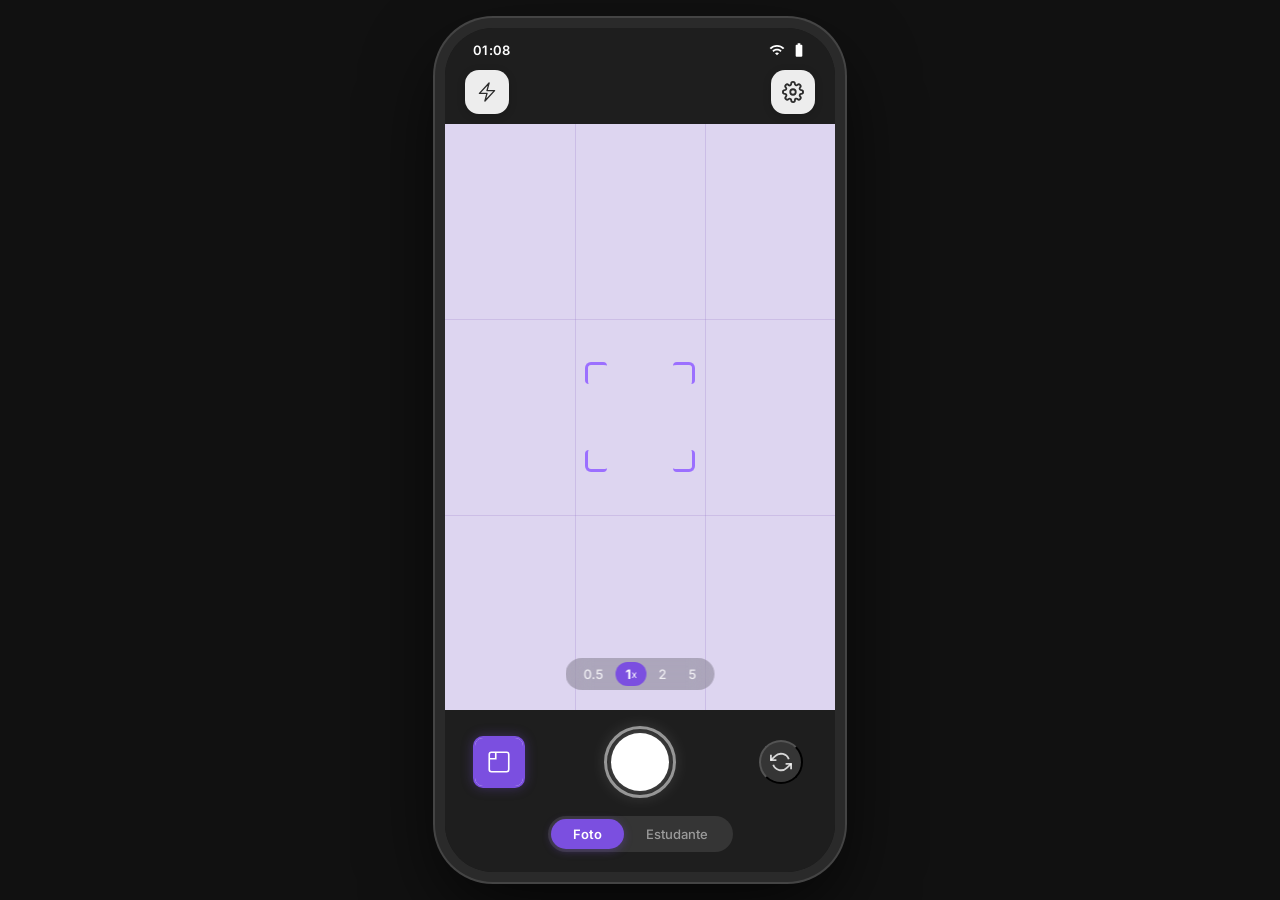
==== index.html @ 5c09ca00 "feat(ui): Add student mode animation with in-visor card transition" ====
<!DOCTYPE html>
<html lang="pt-BR">

<head>
  <meta charset="UTF-8" />
  <meta name="viewport"
    content="width=device-width, initial-scale=1.0, maximum-scale=1.0, user-scalable=no, viewport-fit=cover" />
  <title>Protótipo - Câmera Jovi</title>
  <link rel="stylesheet" href="style.css" />
</head>

<body>
  <main class="container-celular">
    <div class="tela-celular">

      <header class="barra-status">
        <time class="hora-status" id="hora-status"></time>
        <div class="icones-status">
          <svg class="icone-status" viewBox="0 0 24 24" fill="currentColor">
            <path
              d="M1 9l2 2c4.97-4.97 13.03-4.97 18 0l2-2C16.93 2.93 7.08 2.93 1 9zm8 8l3 3 3-3c-1.65-1.66-4.34-1.66-6 0zm-4-4l2 2c2.76-2.76 7.24-2.76 10 0l2-2C15.14 9.14 8.87 9.14 5 13z" />
          </svg>
          <svg class="icone-status bateria" viewBox="0 0 24 24" fill="currentColor">
            <path
              d="M15.67 4H14V2h-4v2H8.33C7.6 4 7 4.6 7 5.33v15.33C7 21.4 7.6 22 8.33 22h7.33c.74 0 1.34-.6 1.34-1.33V5.33C17 4.6 16.4 4 15.67 4z" />
          </svg>
        </div>
      </header>

      <nav class="barra-topo">
        <button class="btn-icone" id="btn-lanterna">
          <svg id="icone-lanterna-ligada" xmlns="http://www.w3.org/2000/svg" fill="none" viewBox="0 0 24 24"
            stroke-width="1.5" stroke="currentColor">
            <path stroke-linecap="round" stroke-linejoin="round"
              d="m3.75 13.5 10.5-11.25L12 10.5h8.25L9.75 21.75 12 13.5H3.75Z" />
          </svg>
          <svg id="icone-lanterna-desligada" xmlns="http://www.w3.org/2000/svg" fill="none" viewBox="0 0 24 24"
            stroke-width="1.5" stroke="currentColor" style="display:none">
            <path stroke-linecap="round" stroke-linejoin="round"
              d="M11.412 15.655 9.75 21.75l3.745-4.012M9.257 13.5H3.75l2.659-2.849m2.048-2.194L14.25 2.25 12 10.5h8.25l-4.707 5.043M8.457 8.457 3 3m5.457 5.457 7.086 7.086m0 0L21 21" />
          </svg>
        </button>

        <button class="btn-icone" id="btn-configuracoes">
          <svg viewBox="0 0 24 24" fill="none" stroke="currentColor" stroke-width="2">
            <circle cx="12" cy="12" r="3" />
            <path
              d="M19.4 15a1.65 1.65 0 0 0 .33 1.82l.06.06a2 2 0 0 1-2.83 2.83l-.06-.06a1.65 1.65 0 0 0-1.82-.33 1.65 1.65 0 0 0-1 1.51V21a2 2 0 0 1-4 0v-.09A1.65 1.65 0 0 0 9 19.4a1.65 1.65 0 0 0-1.82.33l-.06.06a2 2 0 0 1-2.83-2.83l.06-.06A1.65 1.65 0 0 0 4.68 15a1.65 1.65 0 0 0-1.51-1H3a2 2 0 0 1 0-4h.09A1.65 1.65 0 0 0 4.6 9a1.65 1.65 0 0 0-.33-1.82l-.06-.06a2 2 0 0 1 2.83-2.83l.06.06A1.65 1.65 0 0 0 9 4.68a1.65 1.65 0 0 0 1-1.51V3a2 2 0 0 1 4 0v.09a1.65 1.65 0 0 0 1 1.51 1.65 1.65 0 0 0 1.82-.33l.06-.06a2 2 0 0 1 2.83 2.83l-.06.06A1.65 1.65 0 0 0 19.4 9a1.65 1.65 0 0 0 1.51 1H21a2 2 0 0 1 0 4h-.09a1.65 1.65 0 0 0-1.51 1z" />
          </svg>
        </button>

        <div class="menu-configuracoes" id="menu-configuracoes">
          <div class="linha-config">
            <span class="rotulo-config">RESOLUÇÃO</span>
            <div class="opcoes-config">
              <button class="opcao-config active" data-group="res" data-val="HD">HD</button>
              <button class="opcao-config" data-group="res" data-val="4K">4K</button>
            </div>
          </div>

          <div class="divisor-config"></div>

          <div class="linha-config">
            <span class="rotulo-config">FPS</span>
            <div class="opcoes-config">
              <button class="opcao-config active" data-group="fps" data-val="24">24</button>
              <button class="opcao-config" data-group="fps" data-val="30">30</button>
              <button class="opcao-config" data-group="fps" data-val="60">60</button>
            </div>
          </div>
        </div>
      </nav>

      <section class="visor-camera" id="visor-camera">
        <div class="sobreposicao-grade">
          <div class="linha-grade grade-v" style="left:33.33%"></div>
          <div class="linha-grade grade-v" style="left:66.66%"></div>
          <div class="linha-grade grade-h" style="top:33.33%"></div>
          <div class="linha-grade grade-h" style="top:66.66%"></div>
        </div>

        <div class="quadro-detecao" id="quadro-detecao">
          <div class="canto canto-se"></div>
          <div class="canto canto-sd"></div>
          <div class="canto canto-ie"></div>
          <div class="canto canto-id"></div>
        </div>

        <div class="seletor-zoom" id="seletor-zoom">
          <button class="btn-zoom" data-zoom="0.5">0.5</button>
          <button class="btn-zoom zoom-ativo" data-zoom="1">1<span class="zoom-x">x</span></button>
          <button class="btn-zoom" data-zoom="2">2</button>
          <button class="btn-zoom" data-zoom="5">5</button>
        </div>

        <!-- Badge modo estudante (aparece dentro do visor, no topo) -->
        <div class="estudante-badge-visor" id="estudante-badge-visor">● Modo estudante</div>

        <!-- Cards do modo estudante (no lugar do seletor de zoom) -->
        <div class="estudante-cards" id="estudante-cards">
          <button class="card-estudante" data-acao="scan">
            <svg viewBox="0 0 24 24" fill="none" stroke="currentColor" stroke-width="1.8">
              <path d="M3 7V5a2 2 0 0 1 2-2h2M17 3h2a2 2 0 0 1 2 2v2M21 17v2a2 2 0 0 1-2 2h-2M7 21H5a2 2 0 0 1-2-2v-2"/>
              <rect x="7" y="7" width="10" height="10" rx="1"/>
            </svg>
            <span>Scan</span>
          </button>
          <button class="card-estudante" data-acao="flashcard">
            <svg viewBox="0 0 24 24" fill="none" stroke="currentColor" stroke-width="1.8">
              <path stroke-linecap="round" stroke-linejoin="round" d="m3.75 13.5 10.5-11.25L12 10.5h8.25L9.75 21.75 12 13.5H3.75Z" />
            </svg>
            <span>Flashcard</span>
          </button>
          <button class="card-estudante" data-acao="math">
            <svg viewBox="0 0 24 24" fill="none" stroke="currentColor" stroke-width="1.8">
              <line x1="4" y1="12" x2="20" y2="12"/>
              <line x1="12" y1="4" x2="12" y2="20"/>
              <line x1="4" y1="6" x2="9" y2="6"/>
              <line x1="4" y1="18" x2="9" y2="18"/>
            </svg>
            <span>Math</span>
          </button>
          <button class="card-estudante" data-acao="salvar">
            <svg viewBox="0 0 24 24" fill="none" stroke="currentColor" stroke-width="1.8">
              <path d="M22 19a2 2 0 0 1-2 2H4a2 2 0 0 1-2-2V5a2 2 0 0 1 2-2h5l2 3h9a2 2 0 0 1 2 2z"/>
            </svg>
            <span>Salvar</span>
          </button>
        </div>

      </section>

      <footer class="barra-inferior">
        <button class="miniatura-preview" id="miniatura-preview">
          <div class="miniatura-interna">
            <svg viewBox="0 0 24 24" fill="none" stroke="currentColor" stroke-width="1.5">
              <rect x="3" y="3" width="18" height="18" rx="2" />
              <polyline points="3 9 9 9 9 3" />
            </svg>
          </div>
        </button>

        <button class="btn-captura" id="btn-captura">
          <span class="captura-interna"></span>
        </button>

        <div class="controles-direita">
          <button class="btn-girar-camera" id="btn-girar">
            <svg viewBox="0 0 24 24" fill="none" stroke="currentColor" stroke-width="2">
              <path d="M1 4v6h6" />
              <path d="M23 20v-6h-6" />
              <path d="M20.49 9A9 9 0 0 0 5.64 5.64L1 10m22 4-4.64 4.36A9 9 0 0 1 3.51 15" />
            </svg>
          </button>
        </div>
      </footer>

      <nav class="barra-modos">
        <div class="segmento-modos">
          <button class="botao-modo active" id="mode-foto" data-mode="foto">Foto</button>
          <button class="botao-modo" id="mode-estudante" data-mode="estudante">Estudante</button>
        </div>
      </nav>

    </div>
  </main>

  <template id="template-alerta">
    <div class="alerta-jovi">
      <span class="alerta-icone">●</span>
      <div class="alerta-texto">
        <strong class="alerta-titulo"></strong>
        <span class="alerta-msg"></span>
      </div>
      <button class="alerta-fechar">✕</button>
    </div>
  </template>

  <template id="template-miniatura">
    <div class="miniatura-contador"></div>
  </template>

  <script src="script.js"></script>

</body>

</html>
---- style.css ----
@import url('https://fonts.googleapis.com/css2?family=Inter:wght@300;400;500;600;700&display=swap');


*,
*::before,
*::after {
  box-sizing: border-box;
  margin: 0;
  padding: 0;
}

:root {
  --cor-principal: #7B4FE0;
  --cor-clara: #9B6FFF;
  --brilho-principal: rgba(123, 79, 224, 0.35);
  --fundo-visor: #DDD5F0;
  --grade-visor: rgba(150, 120, 200, 0.25);
  --cor-leitura: #9B6FFF;
  --brilho-leitura: rgba(155, 111, 255, 0.5);
  --branco: #ffffff;
  --escuro: #1a1a1a;
  --icone-cinza: #2c2c2c;
  --fundo-icone: rgba(255, 255, 255, 0.92);
  --fundo-inferior: #1e1e1e;
  --fonte: 'Inter', sans-serif;
}


html,
body {
  height: 100%;
  overflow: hidden;
  -webkit-overflow-scrolling: touch;
}

body {
  font-family: var(--fonte);
  background: #000;
  display: flex;
  align-items: center;
  justify-content: center;
  width: 100%;
  height: 100%;
}

/*Container do Celular*/
.container-celular {
  position: relative;
  width: 100%;
  height: 100%;
}

.tela-celular {
  width: 100%;
  height: 100%;
  border-radius: 0;
  overflow: hidden;
  display: flex;
  flex-direction: column;
  background: var(--escuro);
  position: relative;
}

/* Desktop: mostra a borda decorativa simulando um celular */
@media (min-width: 500px) {
  body {
    background: #111;
  }

  .container-celular {
    width: 390px;
    height: 844px;
    flex-shrink: 0;
  }

  .tela-celular {
    border-radius: 48px;
    box-shadow:
      0 0 0 10px #2a2a2a,
      0 0 0 12px #444,
      0 30px 80px rgba(0, 0, 0, 0.8);
  }
}

/*Barra de Status */
.barra-status {
  display: flex;
  align-items: center;
  justify-content: space-between;
  padding: 14px 28px 4px;
  background: var(--fundo-inferior);
  color: var(--branco);
  font-size: 13px;
  font-weight: 600;
  letter-spacing: 0.02em;
  flex-shrink: 0;
}

.icones-status {
  display: flex;
  gap: 6px;
  align-items: center;
}

.icone-status {
  width: 16px;
  height: 16px;
  color: var(--branco);
}

/* ── Barra Superior*/
.barra-topo {
  display: flex;
  align-items: center;
  justify-content: space-between;
  padding: 8px 20px 10px;
  background: var(--fundo-inferior);
  flex-shrink: 0;
  position: relative;
  /* âncora para o menu suspenso */
}

.btn-icone {
  width: 44px;
  height: 44px;
  border-radius: 14px;
  border: none;
  background: var(--fundo-icone);
  display: flex;
  align-items: center;
  justify-content: center;
  cursor: pointer;
  transition: background-color 0.2s, transform 0.15s;
  box-shadow: 0 2px 8px rgba(0, 0, 0, 0.15);
}

.btn-icone svg {
  width: 22px;
  height: 22px;
  color: var(--icone-cinza);
}

.btn-icone:active {
  transform: scale(0.93);
  background: #e0d8f8;
}

/*Menu de Configurações*/
.menu-configuracoes {
  position: absolute;
  top: calc(100% + 6px);
  right: 16px;
  background: rgba(248, 250, 252, 0.96);
  backdrop-filter: blur(16px);
  -webkit-backdrop-filter: blur(16px);
  border-radius: 16px;
  padding: 10px 14px;
  min-width: 190px;
  box-shadow: 0 8px 32px rgba(0, 0, 0, 0.22), 0 2px 8px rgba(0, 0, 0, 0.1);
  z-index: 100;

  /* Estado oculto */
  opacity: 0;
  pointer-events: none;
  transform: translateY(-6px) scale(0.97);
  transform-origin: top right;
  transition: opacity 0.2s ease, transform 0.2s ease;
}

.menu-configuracoes.open {
  opacity: 1;
  pointer-events: auto;
  transform: translateY(0) scale(1);
}

.linha-config {
  display: flex;
  align-items: center;
  justify-content: space-between;
  gap: 10px;
  padding: 4px 0;
}

.rotulo-config {
  font-size: 9px;
  font-weight: 700;
  letter-spacing: 0.08em;
  color: #64748b;
  /* Slate cinza */
  text-transform: uppercase;
  white-space: nowrap;
  min-width: 64px;
}

.opcoes-config {
  display: flex;
  align-items: center;
  gap: 4px;
}

.opcao-config {
  padding: 4px 10px;
  border: none;
  border-radius: 999px;
  background: transparent;
  font-family: var(--fonte);
  font-size: 13px;
  font-weight: 500;
  color: #64748b;
  cursor: pointer;
  transition: background-color 0.15s, color 0.15s;
  display: flex;
  align-items: center;
  gap: 5px;
  position: relative;
}

/* Bolinha azul para a opção ativa */
.opcao-config.active {
  color: #222;
  font-weight: 700;
}

.opcao-config.active::before {
  content: '';
  display: inline-block;
  width: 6px;
  height: 6px;
  border-radius: 50%;
  background: var(--cor-principal);
  flex-shrink: 0;
}

.opcao-config:active {
  background: rgba(123, 79, 224, 0.1);
}

.divisor-config {
  height: 1px;
  background: rgba(0, 0, 0, 0.08);
  margin: 4px 0;
}

/*Visor da Câmera */
.visor-camera {
  flex: 1;
  background: var(--fundo-visor);
  position: relative;
  overflow: hidden;
  display: flex;
  align-items: center;
  justify-content: center;
}


/* Grade overlay */
.sobreposicao-grade {
  position: absolute;
  inset: 0;
  pointer-events: none;
  z-index: 1;
}

.linha-grade {
  position: absolute;
  background: var(--grade-visor);
}

.grade-v {
  top: 0;
  bottom: 0;
  width: 1px;
}

.grade-h {
  left: 0;
  right: 0;
  height: 1px;
}

/* Quadro de Detecção (Scanner de Documento) */
.quadro-detecao {
  position: relative;
  width: 110px;
  height: 110px;
  z-index: 10;
}


.canto {
  position: absolute;
  width: 22px;
  /* Maior para parecer mais um scanner de documento */
  height: 22px;
  border-color: var(--cor-leitura);
  /* Verde scanner */
  border-style: solid;
  border-radius: 4px;
}

.canto-se {
  top: 0;
  left: 0;
  border-width: 3px 0 0 3px;
  border-top-left-radius: 6px;
}

.canto-sd {
  top: 0;
  right: 0;
  border-width: 3px 3px 0 0;
  border-top-right-radius: 6px;
}

.canto-ie {
  bottom: 0;
  left: 0;
  border-width: 0 0 3px 3px;
  border-bottom-left-radius: 6px;
}

.canto-id {
  bottom: 0;
  right: 0;
  border-width: 0 3px 3px 0;
  border-bottom-right-radius: 6px;
}

/* Seletor de Zoom */
.seletor-zoom {
  position: absolute;
  bottom: 20px;
  left: 50%;
  transform: translateX(-50%);
  display: flex;
  align-items: center;
  gap: 2px;
  background: rgba(0, 0, 0, 0.22);
  backdrop-filter: blur(12px);
  border-radius: 999px;
  padding: 4px 8px;
  z-index: 20;
}

.btn-zoom {
  padding: 4px 10px;
  border: none;
  border-radius: 999px;
  background: transparent;
  color: rgba(255, 255, 255, 0.8);
  font-family: var(--fonte);
  font-size: 13px;
  font-weight: 500;
  cursor: pointer;
  transition: background-color 0.2s, color 0.2s, transform 0.15s;
  display: flex;
  align-items: center;
  gap: 0;
}

.zoom-x {
  font-size: 10px;
  font-weight: 400;
}

.btn-zoom.zoom-ativo {
  background: var(--cor-principal);
  color: var(--branco);
  font-weight: 700;
}

.btn-zoom:active {
  transform: scale(0.9);
}

/*Barra Inferior*/
.barra-inferior {
  display: flex;
  align-items: center;
  justify-content: space-between;
  padding: 16px 28px 10px;
  background: var(--fundo-inferior);
  flex-shrink: 0;
}

/* Miniatura da Galeria */
.miniatura-preview {
  width: 52px;
  height: 52px;
  border-radius: 10px;
  border: 2px solid var(--cor-principal);
  overflow: hidden;
  cursor: pointer;
  display: flex;
  align-items: center;
  justify-content: center;
  transition: border-color 0.2s, transform 0.15s;
  box-shadow: 0 0 12px var(--brilho-principal);
}

.miniatura-interna {
  width: 100%;
  height: 100%;
  display: flex;
  align-items: center;
  justify-content: center;
  background: var(--cor-principal);
}

.miniatura-interna svg {
  width: 26px;
  height: 26px;
  color: #fff;
}

.miniatura-contador {
  width: 100%;
  height: 100%;
  display: flex;
  align-items: center;
  justify-content: center;
  background: var(--cor-principal);
  font-size: 18px;
  font-weight: 700;
  color: #fff;
}

.miniatura-preview:active {
  transform: scale(0.93);
}

/* Botão de Capturar (Shutter) */
.btn-captura {
  width: 72px;
  height: 72px;
  border-radius: 50%;
  border: 3px solid rgba(255, 255, 255, 0.5);
  background: transparent;
  display: flex;
  align-items: center;
  justify-content: center;
  cursor: pointer;
  transition: transform 0.1s, border-color 0.2s;
  padding: 0;
}

.captura-interna {
  display: block;
  width: 58px;
  height: 58px;
  border-radius: 50%;
  background: var(--branco);
  transition: transform 0.1s, background-color 0.15s;
  box-shadow: 0 0 20px rgba(255, 255, 255, 0.3);
}

.btn-captura:active .captura-interna {
  transform: scale(0.88);
  background: #ddd;
}

.btn-captura:active {
  border-color: rgba(255, 255, 255, 0.8);
}

/* Controles da Direita (Girar Câmera) */
.controles-direita {
  width: 52px;
  display: flex;
  justify-content: center;
}

.btn-girar-camera {
  width: 44px;
  height: 44px;
  border-radius: 50%;
  background: rgba(255, 255, 255, 0.1);
  display: flex;
  align-items: center;
  justify-content: center;
  cursor: pointer;
  transition: background-color 0.2s, transform 0.35s ease;
}

.btn-girar-camera svg {
  width: 22px;
  height: 22px;
  color: rgba(255, 255, 255, 0.8);
}

.btn-girar-camera:active {
  transform: rotate(180deg);
  background: rgba(255, 255, 255, 0.2);
}

/*Barra de Rótulos de Modo*/
.barra-modos {
  display: flex;
  align-items: center;
  justify-content: center;
  gap: 12px;
  padding: 8px 28px 20px;
  background: var(--fundo-inferior);
  flex-shrink: 0;
}

/* Pílula do Seletor de Modo */
.segmento-modos {
  display: flex;
  align-items: center;
  background: rgba(255, 255, 255, 0.1);
  border-radius: 999px;
  padding: 3px;
}

.botao-modo {
  padding: 7px 22px;
  border-radius: 999px;
  border: none;
  font-family: var(--fonte);
  font-size: 13px;
  font-weight: 500;
  color: rgba(255, 255, 255, 0.5);
  background: transparent;
  cursor: pointer;
  transition: color 0.2s, background-color 0.25s, box-shadow 0.2s;
}

.botao-modo.active {
  background: var(--cor-principal);
  color: var(--branco);
  font-weight: 600;
  box-shadow: 0 2px 8px var(--brilho-principal);
}

/*Animação do Flash (Captura)*/
@keyframes pisca-captura {
  0% {
    opacity: 0;
  }

  10% {
    opacity: 0.9;
  }

  100% {
    opacity: 0;
  }
}

.visor-camera.flash::after {
  content: '';
  position: absolute;
  inset: 0;
  background: white;
  opacity: 0;
  pointer-events: none;
  animation: pisca-captura 0.5s ease-out forwards;
}

/*Animação de Mudança de Zoom*/
@keyframes escala-zoom {
  0% {
    transform: scale(1);
  }

  50% {
    transform: scale(1.12);
  }

  100% {
    transform: scale(1);
  }
}

/*Área Segura (Notch/Indicador de Início no iOS/Android)*/
.barra-status {
  padding-top: max(14px, env(safe-area-inset-top));
}

.barra-modos {
  padding-bottom: max(20px, env(safe-area-inset-bottom));
}

/* ── Modo Estudante: badge no visor ── */
.estudante-badge-visor {
  position: absolute;
  top: 14px;
  left: 50%;
  transform: translateX(-50%) translateY(-8px);
  background: rgba(123, 79, 224, 0.15);
  color: var(--cor-principal);
  font-size: 11px;
  font-weight: 600;
  letter-spacing: 0.05em;
  padding: 4px 14px;
  border-radius: 999px;
  white-space: nowrap;
  z-index: 20;
  opacity: 0;
  pointer-events: none;
  transition: opacity 0.3s ease 0.15s, transform 0.3s ease 0.15s;
}

.visor-camera.modo-estudante .estudante-badge-visor {
  opacity: 1;
  transform: translateX(-50%) translateY(0);
}

/* Zoom: esconde no modo estudante */
#seletor-zoom {
  transition: opacity 0.2s ease, transform 0.2s ease;
}
.visor-camera.modo-estudante #seletor-zoom {
  opacity: 0;
  pointer-events: none;
  transform: translateX(-50%) translateY(12px);
}

/* ── Cards do modo estudante ── */
.estudante-cards {
  position: absolute;
  bottom: 20px;
  left: 50%;
  transform: translateX(-50%);
  display: flex;
  gap: 8px;
  z-index: 20;
  pointer-events: none;
}

.visor-camera.modo-estudante .estudante-cards {
  pointer-events: auto;
}

.card-estudante {
  display: flex;
  flex-direction: column;
  align-items: center;
  gap: 5px;
  background: rgba(255, 255, 255, 0.85);
  backdrop-filter: blur(12px);
  -webkit-backdrop-filter: blur(12px);
  border: none;
  border-radius: 16px;
  padding: 12px 8px 9px;
  width: 68px;
  cursor: pointer;
  font-family: var(--fonte);
  font-size: 10px;
  font-weight: 600;
  color: var(--cor-principal);
  box-shadow: 0 4px 16px rgba(0,0,0,0.12);

  /* Estado inicial oculto */
  opacity: 0;
  transform: translateY(22px);
  transition: opacity 0.0s, transform 0.0s, background 0.2s;
}

.card-estudante svg {
  width: 22px;
  height: 22px;
  color: var(--cor-principal);
}

/* Entrada escalonada ao ativar o modo */
.visor-camera.modo-estudante .card-estudante:nth-child(1) {
  opacity: 1; transform: translateY(0);
  transition: opacity 0.3s ease 0.2s, transform 0.38s cubic-bezier(0.34,1.56,0.64,1) 0.2s, background 0.2s;
}
.visor-camera.modo-estudante .card-estudante:nth-child(2) {
  opacity: 1; transform: translateY(0);
  transition: opacity 0.3s ease 0.28s, transform 0.38s cubic-bezier(0.34,1.56,0.64,1) 0.28s, background 0.2s;
}
.visor-camera.modo-estudante .card-estudante:nth-child(3) {
  opacity: 1; transform: translateY(0);
  transition: opacity 0.3s ease 0.36s, transform 0.38s cubic-bezier(0.34,1.56,0.64,1) 0.36s, background 0.2s;
}
.visor-camera.modo-estudante .card-estudante:nth-child(4) {
  opacity: 1; transform: translateY(0);
  transition: opacity 0.3s ease 0.44s, transform 0.38s cubic-bezier(0.34,1.56,0.64,1) 0.44s, background 0.2s;
}

.card-estudante:active {
  background: rgba(123, 79, 224, 0.15);
  transform: scale(0.92) !important;
}

.alerta-jovi {
  position: absolute;
  top: 108px;
  left: 50%;
  transform: translateX(-50%);
  z-index: 300;
  display: flex;
  align-items: center;
  justify-content: center;
  padding: 8px 16px;
  border-radius: 4px;
  background: var(--cor-principal);
  box-shadow: 0 4px 12px rgba(0, 0, 0, 0.25);
  animation: alerta-entrar 0.3s ease-out forwards;
}

@keyframes alerta-entrar {
  from {
    opacity: 0;
    transform: translate(-50%, -10px);
  }

  to {
    opacity: 1;
    transform: translate(-50%, 0);
  }
}

.alerta-jovi.saindo {
  animation: alerta-sair 0.3s ease-in forwards;
}

@keyframes alerta-sair {
  to {
    opacity: 0;
    transform: translate(-50%, -10px);
  }
}

.alerta-sucesso,
.alerta-info {
  /* Override to keep it solid purple */
  background: var(--cor-principal);
  border: none;
}

.alerta-icone,
.alerta-fechar {
  display: none !important;
}

.alerta-texto {
  display: flex;
  flex-direction: column;
  align-items: center;
  text-align: center;
  gap: 2px;
}

.alerta-titulo {
  font-size: 12px;
  font-weight: 600;
  color: var(--branco);
  text-transform: uppercase;
  letter-spacing: 0.05em;
  white-space: nowrap;
}

.alerta-msg {
  font-size: 10px;
  color: rgba(255, 255, 255, 0.9);
  white-space: nowrap;
}
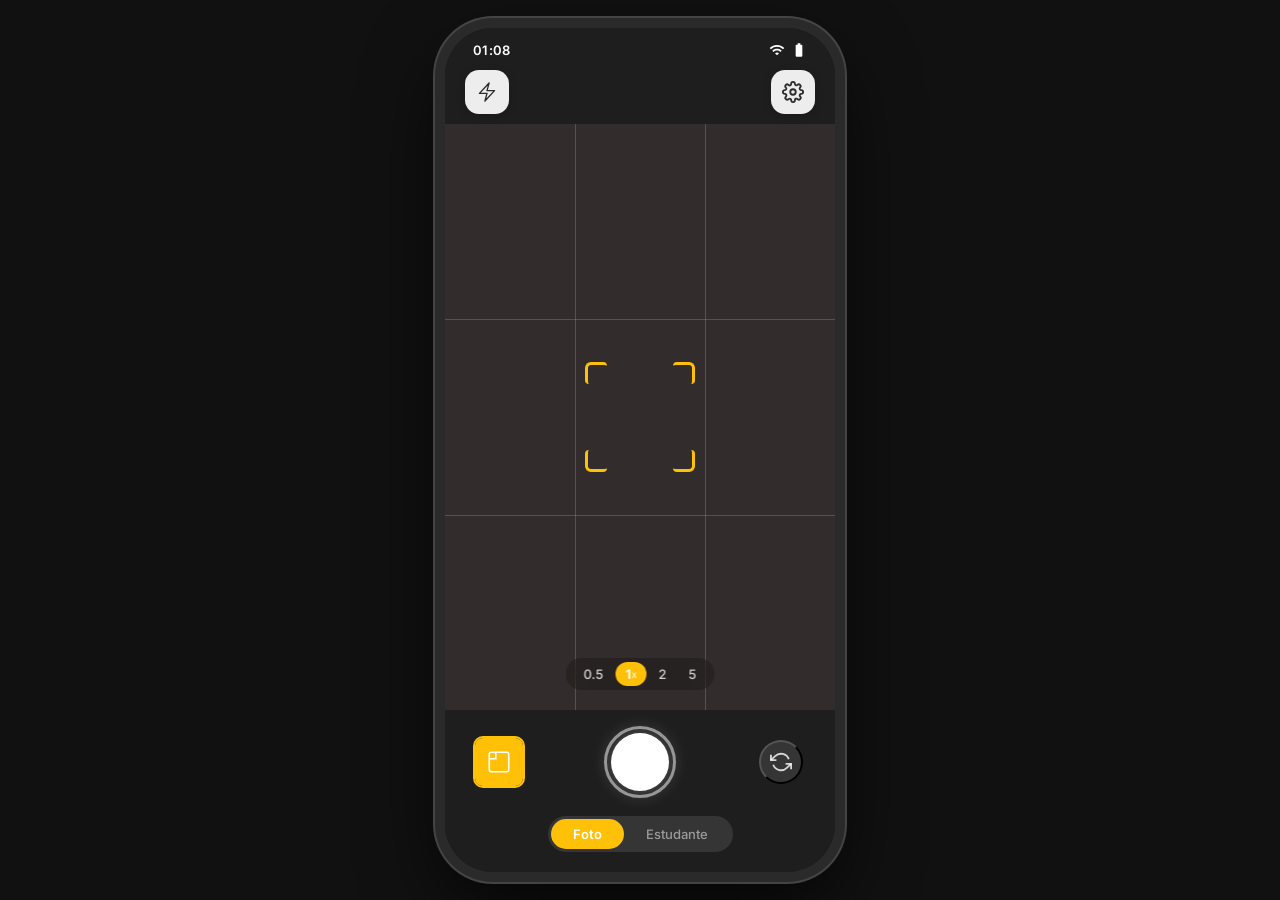
==== commit 583fa2e4: "feat(camera): Add animated scan mode overlay and redesign UI to dark theme" ====
--- a/index.html
+++ b/index.html
@@ -84,6 +84,7 @@
           <div class="canto canto-sd"></div>
           <div class="canto canto-ie"></div>
           <div class="canto canto-id"></div>
+          <div class="linha-scan"></div>
         </div>
 
         <div class="seletor-zoom" id="seletor-zoom">
@@ -127,6 +128,13 @@
             <span>Salvar</span>
           </button>
         </div>
+
+        <button class="btn-voltar-scan" id="btn-voltar-scan">
+          <svg viewBox="0 0 24 24" fill="none" stroke="currentColor" stroke-width="2">
+            <path stroke-linecap="round" stroke-linejoin="round" d="M15 18l-6-6 6-6" />
+          </svg>
+          Voltar
+        </button>
 
       </section>
 
@@ -161,6 +169,108 @@
           <button class="botao-modo" id="mode-estudante" data-mode="estudante">Estudante</button>
         </div>
       </nav>
+
+      <!-- Tela de Resultado do Scan -->
+      <div class="tela-resultado-scan" id="tela-resultado-scan">
+        <header class="header-resultado">
+          <button class="btn-texto-resultado" id="btn-cancelar-resultado">Cancelar</button>
+          <span class="titulo-resultado">Scan</span>
+          <button class="btn-texto-resultado" id="btn-salvar-resultado">Salvar</button>
+        </header>
+
+        <div class="preview-documento">
+          <div class="linha-texto-fake" style="width: 80%;"></div>
+          <div class="linha-texto-fake" style="width: 90%;"></div>
+          <div class="linha-texto-fake" style="width: 85%;"></div>
+          <div class="linha-texto-fake" style="width: 70%;"></div>
+          <div class="linha-texto-fake" style="width: 85%;"></div>
+          <div class="linha-texto-fake" style="width: 75%;"></div>
+        </div>
+
+        <div class="lista-acoes-resultado">
+          <button class="card-acao-resultado">
+            <div class="icone-acao-resultado">
+              <svg viewBox="0 0 24 24" fill="none" stroke="currentColor" stroke-width="2">
+                <path d="M4 7V4h3M17 4h3v3M4 17v3h3M17 20h3v-3"/>
+                <line x1="9" y1="12" x2="15" y2="12"/>
+              </svg>
+            </div>
+            <div class="textos-acao-resultado">
+              <strong>Resumo Inteligente</strong>
+              <span>Gerar resumo com IA</span>
+            </div>
+            <svg class="seta-acao" viewBox="0 0 24 24" fill="none" stroke="currentColor" stroke-width="2">
+              <path stroke-linecap="round" stroke-linejoin="round" d="M9 18l6-6-6-6"/>
+            </svg>
+            <div class="barra-inferior-acao" style="width: 45%;"></div>
+          </button>
+
+          <button class="card-acao-resultado">
+            <div class="icone-acao-resultado">
+              <svg viewBox="0 0 24 24" fill="none" stroke="currentColor" stroke-width="2" stroke-linecap="round" stroke-linejoin="round">
+                <polygon points="13 2 3 14 12 14 11 22 21 10 12 10 13 2"></polygon>
+              </svg>
+            </div>
+            <div class="textos-acao-resultado">
+              <strong>Criar Flashcards</strong>
+              <span>Cards de estudo automático</span>
+            </div>
+            <svg class="seta-acao" viewBox="0 0 24 24" fill="none" stroke="currentColor" stroke-width="2">
+              <path stroke-linecap="round" stroke-linejoin="round" d="M9 18l6-6-6-6"/>
+            </svg>
+            <div class="barra-inferior-acao" style="width: 45%;"></div>
+          </button>
+
+          <button class="card-acao-resultado">
+            <div class="icone-acao-resultado">
+              <svg viewBox="0 0 24 24" fill="none" stroke="currentColor" stroke-width="2" stroke-linecap="round" stroke-linejoin="round">
+                <path d="M18 4H6l6 8-6 8h12"/>
+              </svg>
+            </div>
+            <div class="textos-acao-resultado">
+              <strong>Resolver Equação</strong>
+              <span>Passo a passo da solução</span>
+            </div>
+            <svg class="seta-acao" viewBox="0 0 24 24" fill="none" stroke="currentColor" stroke-width="2">
+              <path stroke-linecap="round" stroke-linejoin="round" d="M9 18l6-6-6-6"/>
+            </svg>
+            <div class="barra-inferior-acao" style="width: 45%;"></div>
+          </button>
+
+          <button class="card-acao-resultado">
+            <div class="icone-acao-resultado">
+              <svg viewBox="0 0 24 24" fill="none" stroke="currentColor" stroke-width="2" stroke-linecap="round" stroke-linejoin="round">
+                <path d="M22 19a2 2 0 0 1-2 2H4a2 2 0 0 1-2-2V5a2 2 0 0 1 2-2h5l2 3h9a2 2 0 0 1 2 2z"/>
+              </svg>
+            </div>
+            <div class="textos-acao-resultado">
+              <strong>Salvar em Matéria</strong>
+              <span>Organizar por disciplina</span>
+            </div>
+            <svg class="seta-acao" viewBox="0 0 24 24" fill="none" stroke="currentColor" stroke-width="2">
+              <path stroke-linecap="round" stroke-linejoin="round" d="M9 18l6-6-6-6"/>
+            </svg>
+            <div class="barra-inferior-acao" style="width: 45%;"></div>
+          </button>
+
+          <button class="card-acao-resultado">
+            <div class="icone-acao-resultado">
+              <svg viewBox="0 0 24 24" fill="none" stroke="currentColor" stroke-width="2" stroke-linecap="round" stroke-linejoin="round">
+                <path d="M10 13a5 5 0 0 0 7.54.54l3-3a5 5 0 0 0-7.07-7.07l-1.72 1.71"/>
+                <path d="M14 11a5 5 0 0 0-7.54-.54l-3 3a5 5 0 0 0 7.07 7.07l1.71-1.71"/>
+              </svg>
+            </div>
+            <div class="textos-acao-resultado">
+              <strong>Compartilhar</strong>
+              <span>Envie para grupo de estudo</span>
+            </div>
+            <svg class="seta-acao" viewBox="0 0 24 24" fill="none" stroke="currentColor" stroke-width="2">
+              <path stroke-linecap="round" stroke-linejoin="round" d="M9 18l6-6-6-6"/>
+            </svg>
+            <div class="barra-inferior-acao" style="width: 45%;"></div>
+          </button>
+        </div>
+      </div>
 
     </div>
   </main>
--- a/style.css
+++ b/style.css
@@ -10,13 +10,13 @@
 }
 
 :root {
-  --cor-principal: #7B4FE0;
-  --cor-clara: #9B6FFF;
-  --brilho-principal: rgba(123, 79, 224, 0.35);
-  --fundo-visor: #DDD5F0;
-  --grade-visor: rgba(150, 120, 200, 0.25);
-  --cor-leitura: #9B6FFF;
-  --brilho-leitura: rgba(155, 111, 255, 0.5);
+  --cor-principal: #FFC107;
+  --cor-clara: #FFD54F;
+  --brilho-principal: rgba(255, 193, 7, 0.35);
+  --fundo-visor: #332c2c;
+  --grade-visor: rgba(255, 193, 7, 0.25);
+  --cor-leitura: #FFC107;
+  --brilho-leitura: rgba(255, 193, 7, 0.5);
   --branco: #ffffff;
   --escuro: #1a1a1a;
   --icone-cinza: #2c2c2c;
@@ -94,6 +94,8 @@
   font-weight: 600;
   letter-spacing: 0.02em;
   flex-shrink: 0;
+  position: relative;
+  z-index: 500;
 }
 
 .icones-status {
@@ -326,6 +328,38 @@
   border-bottom-right-radius: 6px;
 }
 
+.linha-scan {
+  position: absolute;
+  top: 0;
+  left: 0;
+  width: 100%;
+  height: 2px;
+  background: var(--cor-principal);
+  box-shadow: 0 0 8px var(--cor-principal);
+  opacity: 0;
+  pointer-events: none;
+  z-index: 15;
+}
+
+.visor-camera.em-leitura .linha-scan {
+  opacity: 1;
+  animation: mover-linha-uma-vez 4s ease-in-out;
+}
+
+@keyframes mover-linha-uma-vez {
+  0% { top: 0; }
+  50% { top: calc(100% - 2px); }
+  100% { top: 0; }
+}
+
+.visor-camera.scan-ativo #quadro-detecao {
+  width: 80% !important;
+  height: 60% !important;
+  max-width: 320px !important;
+  max-height: 480px !important;
+  transition: width 0.3s, height 0.3s;
+}
+
 /* Seletor de Zoom */
 .seletor-zoom {
   position: absolute;
@@ -395,7 +429,6 @@
   align-items: center;
   justify-content: center;
   transition: border-color 0.2s, transform 0.15s;
-  box-shadow: 0 0 12px var(--brilho-principal);
 }
 
 .miniatura-interna {
@@ -427,6 +460,11 @@
 
 .miniatura-preview:active {
   transform: scale(0.93);
+}
+
+.visor-camera.modo-estudante + .barra-inferior .miniatura-preview {
+  opacity: 0;
+  pointer-events: none;
 }
 
 /* Botão de Capturar (Shutter) */
@@ -530,7 +568,6 @@
   background: var(--cor-principal);
   color: var(--branco);
   font-weight: 600;
-  box-shadow: 0 2px 8px var(--brilho-principal);
 }
 
 /*Animação do Flash (Captura)*/
@@ -588,7 +625,7 @@
   top: 14px;
   left: 50%;
   transform: translateX(-50%) translateY(-8px);
-  background: rgba(123, 79, 224, 0.15);
+  background: rgba(255, 255, 255, 0.2);
   color: var(--cor-principal);
   font-size: 11px;
   font-weight: 600;
@@ -638,7 +675,7 @@
   flex-direction: column;
   align-items: center;
   gap: 5px;
-  background: rgba(255, 255, 255, 0.85);
+  background: rgba(20, 20, 20, 0.7);
   backdrop-filter: blur(12px);
   -webkit-backdrop-filter: blur(12px);
   border: none;
@@ -655,7 +692,7 @@
   /* Estado inicial oculto */
   opacity: 0;
   transform: translateY(22px);
-  transition: opacity 0.0s, transform 0.0s, background 0.2s;
+  transition: opacity 0.0s, transform 0.0s, background-color 0.2s;
 }
 
 .card-estudante svg {
@@ -667,24 +704,64 @@
 /* Entrada escalonada ao ativar o modo */
 .visor-camera.modo-estudante .card-estudante:nth-child(1) {
   opacity: 1; transform: translateY(0);
-  transition: opacity 0.3s ease 0.2s, transform 0.38s cubic-bezier(0.34,1.56,0.64,1) 0.2s, background 0.2s;
+  transition: opacity 0.3s ease 0.2s, transform 0.38s cubic-bezier(0.34,1.56,0.64,1) 0.2s, background-color 0.2s;
 }
 .visor-camera.modo-estudante .card-estudante:nth-child(2) {
   opacity: 1; transform: translateY(0);
-  transition: opacity 0.3s ease 0.28s, transform 0.38s cubic-bezier(0.34,1.56,0.64,1) 0.28s, background 0.2s;
+  transition: opacity 0.3s ease 0.28s, transform 0.38s cubic-bezier(0.34,1.56,0.64,1) 0.28s, background-color 0.2s;
 }
 .visor-camera.modo-estudante .card-estudante:nth-child(3) {
   opacity: 1; transform: translateY(0);
-  transition: opacity 0.3s ease 0.36s, transform 0.38s cubic-bezier(0.34,1.56,0.64,1) 0.36s, background 0.2s;
+  transition: opacity 0.3s ease 0.36s, transform 0.38s cubic-bezier(0.34,1.56,0.64,1) 0.36s, background-color 0.2s;
 }
 .visor-camera.modo-estudante .card-estudante:nth-child(4) {
   opacity: 1; transform: translateY(0);
-  transition: opacity 0.3s ease 0.44s, transform 0.38s cubic-bezier(0.34,1.56,0.64,1) 0.44s, background 0.2s;
+  transition: opacity 0.3s ease 0.44s, transform 0.38s cubic-bezier(0.34,1.56,0.64,1) 0.44s, background-color 0.2s;
+}
+
+.visor-camera.scan-ativo .estudante-cards {
+  display: none;
 }
 
 .card-estudante:active {
-  background: rgba(123, 79, 224, 0.15);
+  background: rgba(255, 193, 7, 0.25);
   transform: scale(0.92) !important;
+}
+
+.btn-voltar-scan {
+  position: absolute;
+  bottom: 20px;
+  left: 50%;
+  transform: translateX(-50%);
+  background: rgba(255, 255, 255, 0.85);
+  backdrop-filter: blur(12px);
+  -webkit-backdrop-filter: blur(12px);
+  border: none;
+  border-radius: 999px;
+  padding: 10px 20px;
+  display: flex;
+  align-items: center;
+  gap: 6px;
+  font-family: var(--fonte);
+  font-size: 13px;
+  font-weight: 600;
+  color: var(--cor-principal);
+  box-shadow: 0 4px 16px rgba(0,0,0,0.12);
+  cursor: pointer;
+  z-index: 20;
+  opacity: 0;
+  pointer-events: none;
+  transition: opacity 0.3s;
+}
+
+.btn-voltar-scan svg {
+  width: 18px;
+  height: 18px;
+}
+
+.visor-camera.scan-ativo .btn-voltar-scan {
+  opacity: 1;
+  pointer-events: auto;
 }
 
 .alerta-jovi {
@@ -759,4 +836,143 @@
   font-size: 10px;
   color: rgba(255, 255, 255, 0.9);
   white-space: nowrap;
+}
+
+/* Tela de Resultado do Scan */
+.tela-resultado-scan {
+  position: absolute;
+  top: 0;
+  left: 0;
+  width: 100%;
+  height: 100%;
+  background: var(--escuro);
+  z-index: 400;
+  display: flex;
+  flex-direction: column;
+  transform: translateY(100%);
+  transition: transform 0.4s cubic-bezier(0.2, 0.8, 0.2, 1);
+  padding: 0 24px;
+}
+
+.tela-resultado-scan.ativa {
+  transform: translateY(0);
+}
+
+.header-resultado {
+  display: flex;
+  align-items: center;
+  justify-content: space-between;
+  padding: 16px 0;
+  margin-top: max(40px, env(safe-area-inset-top));
+  flex-shrink: 0;
+}
+
+.btn-texto-resultado {
+  background: none;
+  border: none;
+  color: var(--cor-principal);
+  font-family: var(--fonte);
+  font-size: 15px;
+  font-weight: 500;
+  cursor: pointer;
+  padding: 8px 0;
+}
+
+.titulo-resultado {
+  font-size: 16px;
+  font-weight: 600;
+  color: var(--branco);
+}
+
+.preview-documento {
+  background: #2c2c2c;
+  border-radius: 20px;
+  padding: 30px 24px;
+  margin: 10px 0 24px;
+  display: flex;
+  flex-direction: column;
+  gap: 20px;
+  flex: 1;
+  min-height: 240px;
+  max-height: 320px;
+}
+
+.linha-texto-fake {
+  height: 6px;
+  background: rgba(255,255,255,0.1);
+  border-radius: 6px;
+}
+
+.lista-acoes-resultado {
+  display: flex;
+  flex-direction: column;
+  gap: 12px;
+  overflow-y: auto;
+  padding-bottom: max(20px, env(safe-area-inset-bottom));
+}
+
+.card-acao-resultado {
+  background: #2c2c2c;
+  border: 1px solid #3d3d3d;
+  border-radius: 8px;
+  padding: 16px;
+  display: flex;
+  align-items: center;
+  gap: 16px;
+  position: relative;
+  overflow: hidden;
+  cursor: pointer;
+  text-align: left;
+  transition: background-color 0.2s, transform 0.1s;
+}
+
+.card-acao-resultado:active {
+  background: #383838;
+  transform: scale(0.98);
+}
+
+.icone-acao-resultado {
+  color: var(--cor-principal);
+  display: flex;
+  align-items: center;
+  justify-content: center;
+}
+
+.icone-acao-resultado svg {
+  width: 22px;
+  height: 22px;
+}
+
+.textos-acao-resultado {
+  flex: 1;
+  display: flex;
+  flex-direction: column;
+  gap: 4px;
+}
+
+.textos-acao-resultado strong {
+  font-family: var(--fonte);
+  font-size: 15px;
+  font-weight: 500;
+  color: var(--cor-principal);
+}
+
+.textos-acao-resultado span {
+  font-family: var(--fonte);
+  font-size: 12px;
+  color: #aaa;
+}
+
+.seta-acao {
+  width: 18px;
+  height: 18px;
+  color: #999;
+}
+
+.barra-inferior-acao {
+  position: absolute;
+  bottom: 0;
+  left: 0;
+  height: 2px;
+  background: var(--cor-principal);
 }
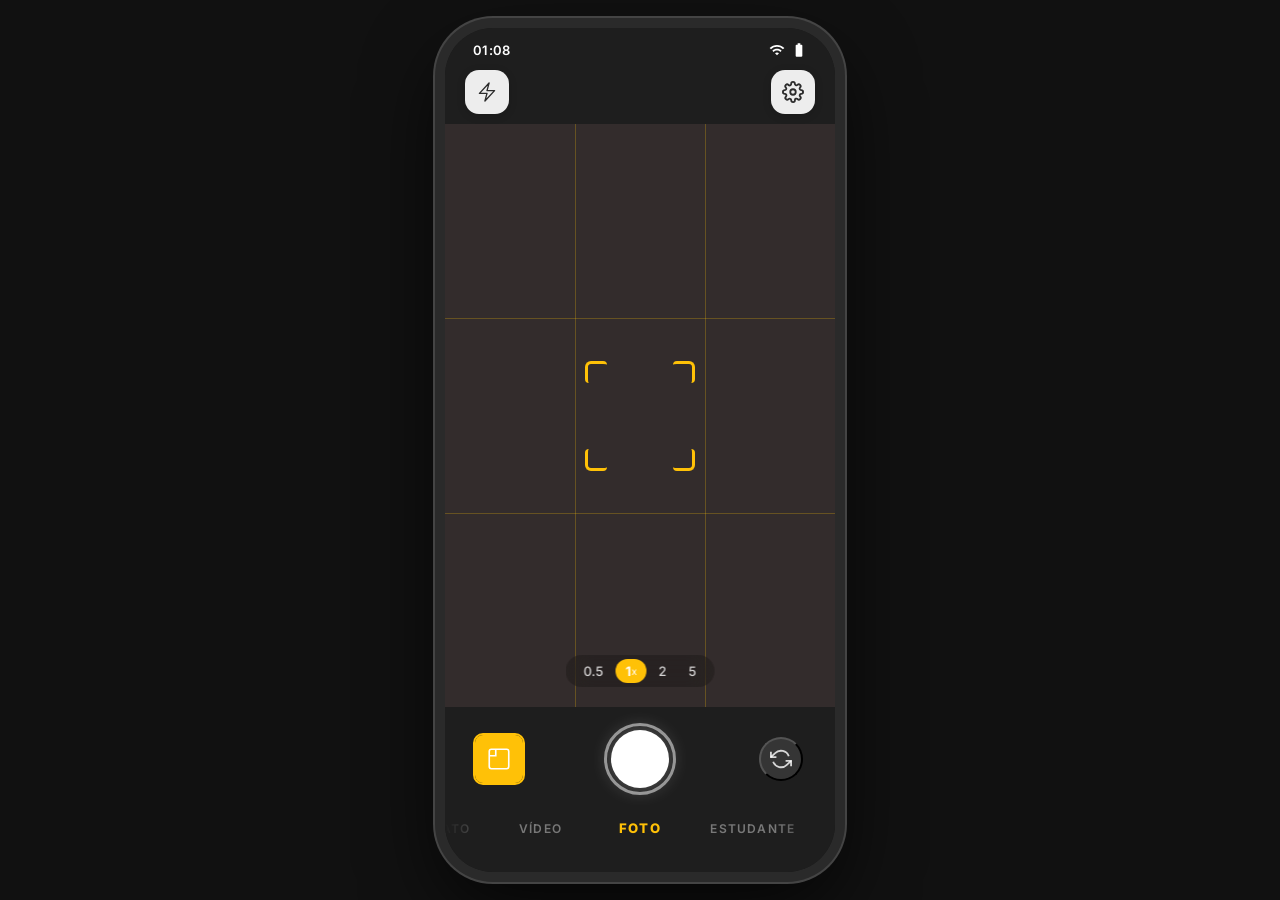
==== commit 44a784fa: "feat: Carrossel no  math e novo seletor de modos da câmera" ====
--- a/index.html
+++ b/index.html
@@ -1,14 +1,15 @@
 <!DOCTYPE html>
 <html lang="pt-BR">
-
 <head>
   <meta charset="UTF-8" />
-  <meta name="viewport"
-    content="width=device-width, initial-scale=1.0, maximum-scale=1.0, user-scalable=no, viewport-fit=cover" />
-  <title>Protótipo - Câmera Jovi</title>
-  <link rel="stylesheet" href="style.css" />
+  <meta name="viewport" content="width=device-width, initial-scale=1.0, maximum-scale=1.0, user-scalable=no, viewport-fit=cover" />
+  <title>Câmera Jovi</title>
+  <link rel="stylesheet" href="css/base.css" />
+  <link rel="stylesheet" href="css/layout.css" />
+  <link rel="stylesheet" href="css/components.css" />
+  <link rel="stylesheet" href="css/camera.css" />
+  <link rel="stylesheet" href="css/modo_estudante.css" />
 </head>
-
 <body>
   <main class="container-celular">
     <div class="tela-celular">
@@ -17,35 +18,28 @@
         <time class="hora-status" id="hora-status"></time>
         <div class="icones-status">
           <svg class="icone-status" viewBox="0 0 24 24" fill="currentColor">
-            <path
-              d="M1 9l2 2c4.97-4.97 13.03-4.97 18 0l2-2C16.93 2.93 7.08 2.93 1 9zm8 8l3 3 3-3c-1.65-1.66-4.34-1.66-6 0zm-4-4l2 2c2.76-2.76 7.24-2.76 10 0l2-2C15.14 9.14 8.87 9.14 5 13z" />
+            <path d="M1 9l2 2c4.97-4.97 13.03-4.97 18 0l2-2C16.93 2.93 7.08 2.93 1 9zm8 8l3 3 3-3c-1.65-1.66-4.34-1.66-6 0zm-4-4l2 2c2.76-2.76 7.24-2.76 10 0l2-2C15.14 9.14 8.87 9.14 5 13z" />
           </svg>
-          <svg class="icone-status bateria" viewBox="0 0 24 24" fill="currentColor">
-            <path
-              d="M15.67 4H14V2h-4v2H8.33C7.6 4 7 4.6 7 5.33v15.33C7 21.4 7.6 22 8.33 22h7.33c.74 0 1.34-.6 1.34-1.33V5.33C17 4.6 16.4 4 15.67 4z" />
+          <svg class="icone-status" viewBox="0 0 24 24" fill="currentColor">
+            <path d="M15.67 4H14V2h-4v2H8.33C7.6 4 7 4.6 7 5.33v15.33C7 21.4 7.6 22 8.33 22h7.33c.74 0 1.34-.6 1.34-1.33V5.33C17 4.6 16.4 4 15.67 4z" />
           </svg>
         </div>
       </header>
 
       <nav class="barra-topo">
         <button class="btn-icone" id="btn-lanterna">
-          <svg id="icone-lanterna-ligada" xmlns="http://www.w3.org/2000/svg" fill="none" viewBox="0 0 24 24"
-            stroke-width="1.5" stroke="currentColor">
-            <path stroke-linecap="round" stroke-linejoin="round"
-              d="m3.75 13.5 10.5-11.25L12 10.5h8.25L9.75 21.75 12 13.5H3.75Z" />
+          <svg id="icone-lanterna-ligada" xmlns="http://www.w3.org/2000/svg" fill="none" viewBox="0 0 24 24" stroke-width="1.5" stroke="currentColor">
+            <path stroke-linecap="round" stroke-linejoin="round" d="m3.75 13.5 10.5-11.25L12 10.5h8.25L9.75 21.75 12 13.5H3.75Z" />
           </svg>
-          <svg id="icone-lanterna-desligada" xmlns="http://www.w3.org/2000/svg" fill="none" viewBox="0 0 24 24"
-            stroke-width="1.5" stroke="currentColor" style="display:none">
-            <path stroke-linecap="round" stroke-linejoin="round"
-              d="M11.412 15.655 9.75 21.75l3.745-4.012M9.257 13.5H3.75l2.659-2.849m2.048-2.194L14.25 2.25 12 10.5h8.25l-4.707 5.043M8.457 8.457 3 3m5.457 5.457 7.086 7.086m0 0L21 21" />
+          <svg id="icone-lanterna-desligada" xmlns="http://www.w3.org/2000/svg" fill="none" viewBox="0 0 24 24" stroke-width="1.5" stroke="currentColor" style="display:none">
+            <path stroke-linecap="round" stroke-linejoin="round" d="M11.412 15.655 9.75 21.75l3.745-4.012M9.257 13.5H3.75l2.659-2.849m2.048-2.194L14.25 2.25 12 10.5h8.25l-4.707 5.043M8.457 8.457 3 3m5.457 5.457 7.086 7.086m0 0L21 21" />
           </svg>
         </button>
 
         <button class="btn-icone" id="btn-configuracoes">
           <svg viewBox="0 0 24 24" fill="none" stroke="currentColor" stroke-width="2">
             <circle cx="12" cy="12" r="3" />
-            <path
-              d="M19.4 15a1.65 1.65 0 0 0 .33 1.82l.06.06a2 2 0 0 1-2.83 2.83l-.06-.06a1.65 1.65 0 0 0-1.82-.33 1.65 1.65 0 0 0-1 1.51V21a2 2 0 0 1-4 0v-.09A1.65 1.65 0 0 0 9 19.4a1.65 1.65 0 0 0-1.82.33l-.06.06a2 2 0 0 1-2.83-2.83l.06-.06A1.65 1.65 0 0 0 4.68 15a1.65 1.65 0 0 0-1.51-1H3a2 2 0 0 1 0-4h.09A1.65 1.65 0 0 0 4.6 9a1.65 1.65 0 0 0-.33-1.82l-.06-.06a2 2 0 0 1 2.83-2.83l.06.06A1.65 1.65 0 0 0 9 4.68a1.65 1.65 0 0 0 1-1.51V3a2 2 0 0 1 4 0v.09a1.65 1.65 0 0 0 1 1.51 1.65 1.65 0 0 0 1.82-.33l.06-.06a2 2 0 0 1 2.83 2.83l-.06.06A1.65 1.65 0 0 0 19.4 9a1.65 1.65 0 0 0 1.51 1H21a2 2 0 0 1 0 4h-.09a1.65 1.65 0 0 0-1.51 1z" />
+            <path d="M19.4 15a1.65 1.65 0 0 0 .33 1.82l.06.06a2 2 0 0 1-2.83 2.83l-.06-.06a1.65 1.65 0 0 0-1.82-.33 1.65 1.65 0 0 0-1 1.51V21a2 2 0 0 1-4 0v-.09A1.65 1.65 0 0 0 9 19.4a1.65 1.65 0 0 0-1.82.33l-.06.06a2 2 0 0 1-2.83-2.83l.06-.06A1.65 1.65 0 0 0 4.68 15a1.65 1.65 0 0 0-1.51-1H3a2 2 0 0 1 0-4h.09A1.65 1.65 0 0 0 4.6 9a1.65 1.65 0 0 0-.33-1.82l-.06-.06a2 2 0 0 1 2.83-2.83l.06.06A1.65 1.65 0 0 0 9 4.68a1.65 1.65 0 0 0 1-1.51V3a2 2 0 0 1 4 0v.09a1.65 1.65 0 0 0 1 1.51 1.65 1.65 0 0 0 1.82-.33l.06-.06a2 2 0 0 1 2.83 2.83l-.06.06A1.65 1.65 0 0 0 19.4 9a1.65 1.65 0 0 0 1.51 1H21a2 2 0 0 1 0 4h-.09a1.65 1.65 0 0 0-1.51 1z" />
           </svg>
         </button>
 
@@ -57,9 +51,7 @@
               <button class="opcao-config" data-group="res" data-val="4K">4K</button>
             </div>
           </div>
-
           <div class="divisor-config"></div>
-
           <div class="linha-config">
             <span class="rotulo-config">FPS</span>
             <div class="opcoes-config">
@@ -94,25 +86,23 @@
           <button class="btn-zoom" data-zoom="5">5</button>
         </div>
 
-        <!-- Badge modo estudante (aparece dentro do visor, no topo) -->
         <div class="estudante-badge-visor" id="estudante-badge-visor">● Modo estudante</div>
 
-        <!-- Cards do modo estudante (no lugar do seletor de zoom) -->
         <div class="estudante-cards" id="estudante-cards">
-          <button class="card-estudante" data-acao="scan">
+          <button class="card-estudante" data-acao="scan" onclick="location.href='pages/scan.html'">
             <svg viewBox="0 0 24 24" fill="none" stroke="currentColor" stroke-width="1.8">
               <path d="M3 7V5a2 2 0 0 1 2-2h2M17 3h2a2 2 0 0 1 2 2v2M21 17v2a2 2 0 0 1-2 2h-2M7 21H5a2 2 0 0 1-2-2v-2"/>
               <rect x="7" y="7" width="10" height="10" rx="1"/>
             </svg>
             <span>Scan</span>
           </button>
-          <button class="card-estudante" data-acao="flashcard">
+          <button class="card-estudante" data-acao="flashcard" onclick="location.href='pages/flashcard.html'">
             <svg viewBox="0 0 24 24" fill="none" stroke="currentColor" stroke-width="1.8">
               <path stroke-linecap="round" stroke-linejoin="round" d="m3.75 13.5 10.5-11.25L12 10.5h8.25L9.75 21.75 12 13.5H3.75Z" />
             </svg>
             <span>Flashcard</span>
           </button>
-          <button class="card-estudante" data-acao="math">
+          <button class="card-estudante" data-acao="math" onclick="location.href='pages/equacao.html'">
             <svg viewBox="0 0 24 24" fill="none" stroke="currentColor" stroke-width="1.8">
               <line x1="4" y1="12" x2="20" y2="12"/>
               <line x1="12" y1="4" x2="12" y2="20"/>
@@ -121,7 +111,7 @@
             </svg>
             <span>Math</span>
           </button>
-          <button class="card-estudante" data-acao="salvar">
+          <button class="card-estudante" data-acao="salvar" onclick="location.href='pages/salvar.html'">
             <svg viewBox="0 0 24 24" fill="none" stroke="currentColor" stroke-width="1.8">
               <path d="M22 19a2 2 0 0 1-2 2H4a2 2 0 0 1-2-2V5a2 2 0 0 1 2-2h5l2 3h9a2 2 0 0 1 2 2z"/>
             </svg>
@@ -135,10 +125,9 @@
           </svg>
           Voltar
         </button>
-
       </section>
 
-      <footer class="barra-inferior">
+      <section class="barra-inferior">
         <button class="miniatura-preview" id="miniatura-preview">
           <div class="miniatura-interna">
             <svg viewBox="0 0 24 24" fill="none" stroke="currentColor" stroke-width="1.5">
@@ -161,116 +150,17 @@
             </svg>
           </button>
         </div>
-      </footer>
+      </section>
 
-      <nav class="barra-modos">
-        <div class="segmento-modos">
+      <footer class="barra-modos">
+        <div class="segmento-modos" id="segmento-modos">
+          <button class="botao-modo" data-mode="retrato">Retrato</button>
+          <button class="botao-modo" data-mode="video">Vídeo</button>
           <button class="botao-modo active" id="mode-foto" data-mode="foto">Foto</button>
           <button class="botao-modo" id="mode-estudante" data-mode="estudante">Estudante</button>
+          <button class="botao-modo" data-mode="pro">Pro</button>
         </div>
-      </nav>
-
-      <!-- Tela de Resultado do Scan -->
-      <div class="tela-resultado-scan" id="tela-resultado-scan">
-        <header class="header-resultado">
-          <button class="btn-texto-resultado" id="btn-cancelar-resultado">Cancelar</button>
-          <span class="titulo-resultado">Scan</span>
-          <button class="btn-texto-resultado" id="btn-salvar-resultado">Salvar</button>
-        </header>
-
-        <div class="preview-documento">
-          <div class="linha-texto-fake" style="width: 80%;"></div>
-          <div class="linha-texto-fake" style="width: 90%;"></div>
-          <div class="linha-texto-fake" style="width: 85%;"></div>
-          <div class="linha-texto-fake" style="width: 70%;"></div>
-          <div class="linha-texto-fake" style="width: 85%;"></div>
-          <div class="linha-texto-fake" style="width: 75%;"></div>
-        </div>
-
-        <div class="lista-acoes-resultado">
-          <button class="card-acao-resultado">
-            <div class="icone-acao-resultado">
-              <svg viewBox="0 0 24 24" fill="none" stroke="currentColor" stroke-width="2">
-                <path d="M4 7V4h3M17 4h3v3M4 17v3h3M17 20h3v-3"/>
-                <line x1="9" y1="12" x2="15" y2="12"/>
-              </svg>
-            </div>
-            <div class="textos-acao-resultado">
-              <strong>Resumo Inteligente</strong>
-              <span>Gerar resumo com IA</span>
-            </div>
-            <svg class="seta-acao" viewBox="0 0 24 24" fill="none" stroke="currentColor" stroke-width="2">
-              <path stroke-linecap="round" stroke-linejoin="round" d="M9 18l6-6-6-6"/>
-            </svg>
-            <div class="barra-inferior-acao" style="width: 45%;"></div>
-          </button>
-
-          <button class="card-acao-resultado">
-            <div class="icone-acao-resultado">
-              <svg viewBox="0 0 24 24" fill="none" stroke="currentColor" stroke-width="2" stroke-linecap="round" stroke-linejoin="round">
-                <polygon points="13 2 3 14 12 14 11 22 21 10 12 10 13 2"></polygon>
-              </svg>
-            </div>
-            <div class="textos-acao-resultado">
-              <strong>Criar Flashcards</strong>
-              <span>Cards de estudo automático</span>
-            </div>
-            <svg class="seta-acao" viewBox="0 0 24 24" fill="none" stroke="currentColor" stroke-width="2">
-              <path stroke-linecap="round" stroke-linejoin="round" d="M9 18l6-6-6-6"/>
-            </svg>
-            <div class="barra-inferior-acao" style="width: 45%;"></div>
-          </button>
-
-          <button class="card-acao-resultado">
-            <div class="icone-acao-resultado">
-              <svg viewBox="0 0 24 24" fill="none" stroke="currentColor" stroke-width="2" stroke-linecap="round" stroke-linejoin="round">
-                <path d="M18 4H6l6 8-6 8h12"/>
-              </svg>
-            </div>
-            <div class="textos-acao-resultado">
-              <strong>Resolver Equação</strong>
-              <span>Passo a passo da solução</span>
-            </div>
-            <svg class="seta-acao" viewBox="0 0 24 24" fill="none" stroke="currentColor" stroke-width="2">
-              <path stroke-linecap="round" stroke-linejoin="round" d="M9 18l6-6-6-6"/>
-            </svg>
-            <div class="barra-inferior-acao" style="width: 45%;"></div>
-          </button>
-
-          <button class="card-acao-resultado">
-            <div class="icone-acao-resultado">
-              <svg viewBox="0 0 24 24" fill="none" stroke="currentColor" stroke-width="2" stroke-linecap="round" stroke-linejoin="round">
-                <path d="M22 19a2 2 0 0 1-2 2H4a2 2 0 0 1-2-2V5a2 2 0 0 1 2-2h5l2 3h9a2 2 0 0 1 2 2z"/>
-              </svg>
-            </div>
-            <div class="textos-acao-resultado">
-              <strong>Salvar em Matéria</strong>
-              <span>Organizar por disciplina</span>
-            </div>
-            <svg class="seta-acao" viewBox="0 0 24 24" fill="none" stroke="currentColor" stroke-width="2">
-              <path stroke-linecap="round" stroke-linejoin="round" d="M9 18l6-6-6-6"/>
-            </svg>
-            <div class="barra-inferior-acao" style="width: 45%;"></div>
-          </button>
-
-          <button class="card-acao-resultado">
-            <div class="icone-acao-resultado">
-              <svg viewBox="0 0 24 24" fill="none" stroke="currentColor" stroke-width="2" stroke-linecap="round" stroke-linejoin="round">
-                <path d="M10 13a5 5 0 0 0 7.54.54l3-3a5 5 0 0 0-7.07-7.07l-1.72 1.71"/>
-                <path d="M14 11a5 5 0 0 0-7.54-.54l-3 3a5 5 0 0 0 7.07 7.07l1.71-1.71"/>
-              </svg>
-            </div>
-            <div class="textos-acao-resultado">
-              <strong>Compartilhar</strong>
-              <span>Envie para grupo de estudo</span>
-            </div>
-            <svg class="seta-acao" viewBox="0 0 24 24" fill="none" stroke="currentColor" stroke-width="2">
-              <path stroke-linecap="round" stroke-linejoin="round" d="M9 18l6-6-6-6"/>
-            </svg>
-            <div class="barra-inferior-acao" style="width: 45%;"></div>
-          </button>
-        </div>
-      </div>
+      </footer>
 
     </div>
   </main>
@@ -290,8 +180,7 @@
     <div class="miniatura-contador"></div>
   </template>
 
-  <script src="script.js"></script>
-
+  <script src="js/routes.js"></script>
+  <script src="js/script.js"></script>
 </body>
-
 </html>
--- a/css/base.css
+++ b/css/base.css
@@ -0,0 +1,84 @@
+@import url('https://fonts.googleapis.com/css2?family=Inter:wght@300;400;500;600;700&display=swap');
+
+*, *::before, *::after {
+  box-sizing: border-box;
+  margin: 0;
+  padding: 0;
+}
+
+/* Esconder barra de rolagem, mas manter o scroll */
+::-webkit-scrollbar {
+  display: none;
+  width: 0;
+  height: 0;
+}
+* {
+  -ms-overflow-style: none; /* IE e Edge */
+  scrollbar-width: none; /* Firefox */
+}
+
+:root {
+  --cor-principal: #FFC107;
+  --cor-clara: #FFD54F;
+  --brilho-principal: rgba(255, 193, 7, 0.35);
+  --fundo-visor: #332c2c;
+  --grade-visor: rgba(255, 193, 7, 0.25);
+  --cor-leitura: #FFC107;
+  --brilho-leitura: rgba(255, 193, 7, 0.5);
+  --branco: #ffffff;
+  --escuro: #1a1a1a;
+  --icone-cinza: #2c2c2c;
+  --fundo-icone: rgba(255, 255, 255, 0.92);
+  --fundo-inferior: #1e1e1e;
+  --fonte: 'Inter', sans-serif;
+}
+
+html, body {
+  height: 100%;
+  overflow: hidden;
+  -webkit-overflow-scrolling: touch;
+}
+
+body {
+  font-family: var(--fonte);
+  background: #000;
+  display: flex;
+  align-items: center;
+  justify-content: center;
+  width: 100%;
+  height: 100%;
+}
+
+/* Container do Celular */
+.container-celular {
+  position: relative;
+  width: 100%;
+  height: 100%;
+}
+
+.tela-celular {
+  width: 100%;
+  height: 100%;
+  border-radius: 0;
+  overflow: hidden;
+  display: flex;
+  flex-direction: column;
+  background: var(--escuro);
+  position: relative;
+}
+
+/* Desktop: mostra a borda decorativa simulando um celular */
+@media (min-width: 500px) {
+  body {
+    background: #111;
+  }
+  .container-celular {
+    width: 390px;
+    height: 844px;
+    flex-shrink: 0;
+  }
+  .tela-celular {
+    border-radius: 48px;
+    box-shadow: 0 0 0 10px #2a2a2a, 0 0 0 12px #444, 0 30px 80px rgba(0, 0, 0, 0.8);
+  }
+}
--- a/css/layout.css
+++ b/css/layout.css
@@ -0,0 +1,63 @@
+/* Barra de Status */
+.barra-status {
+  display: flex;
+  align-items: center;
+  justify-content: space-between;
+  padding: 14px 28px 4px;
+  background: var(--fundo-inferior);
+  color: var(--branco);
+  font-size: 13px;
+  font-weight: 600;
+  letter-spacing: 0.02em;
+  flex-shrink: 0;
+  position: relative;
+  z-index: 500;
+  padding-top: max(14px, env(safe-area-inset-top));
+}
+
+.icones-status {
+  display: flex;
+  gap: 6px;
+  align-items: center;
+}
+
+.icone-status {
+  width: 16px;
+  height: 16px;
+  color: var(--branco);
+}
+
+/* Barra Superior */
+.barra-topo {
+  display: flex;
+  align-items: center;
+  justify-content: space-between;
+  padding: 8px 20px 10px;
+  background: var(--fundo-inferior);
+  flex-shrink: 0;
+  position: relative;
+}
+
+/* Barra Inferior */
+.barra-inferior {
+  display: flex;
+  align-items: center;
+  justify-content: space-between;
+  padding: 16px 28px 10px;
+  background: var(--fundo-inferior);
+  flex-shrink: 0;
+}
+
+/* Controles da Direita (Container) */
+.controles-direita {
+  width: 52px;
+  display: flex;
+  justify-content: center;
+}
+
+/* Barra de Rótulos de Modo */
+.barra-modos {
+  background: var(--fundo-inferior);
+  flex-shrink: 0;
+  position: relative;
+}
--- a/css/components.css
+++ b/css/components.css
@@ -0,0 +1,339 @@
+/* Botões Ícone */
+.btn-icone {
+  width: 44px;
+  height: 44px;
+  border-radius: 14px;
+  border: none;
+  background: var(--fundo-icone);
+  display: flex;
+  align-items: center;
+  justify-content: center;
+  cursor: pointer;
+  transition: background-color 0.2s, transform 0.15s;
+  box-shadow: 0 2px 8px rgba(0, 0, 0, 0.15);
+}
+
+.btn-icone svg {
+  width: 22px;
+  height: 22px;
+  color: var(--icone-cinza);
+}
+
+.btn-icone:active {
+  transform: scale(0.93);
+  background: #e0d8f8;
+}
+
+/* Menu de Configurações */
+.menu-configuracoes {
+  position: absolute;
+  top: calc(100% + 6px);
+  right: 16px;
+  background: rgba(248, 250, 252, 0.96);
+  backdrop-filter: blur(16px);
+  -webkit-backdrop-filter: blur(16px);
+  border-radius: 16px;
+  padding: 10px 14px;
+  min-width: 190px;
+  box-shadow: 0 8px 32px rgba(0, 0, 0, 0.22), 0 2px 8px rgba(0, 0, 0, 0.1);
+  z-index: 100;
+  opacity: 0;
+  pointer-events: none;
+  transform: translateY(-6px) scale(0.97);
+  transform-origin: top right;
+  transition: opacity 0.2s ease, transform 0.2s ease;
+}
+
+.menu-configuracoes.open {
+  opacity: 1;
+  pointer-events: auto;
+  transform: translateY(0) scale(1);
+}
+
+.linha-config {
+  display: flex;
+  align-items: center;
+  justify-content: space-between;
+  gap: 10px;
+  padding: 4px 0;
+}
+
+.rotulo-config {
+  font-size: 9px;
+  font-weight: 700;
+  letter-spacing: 0.08em;
+  color: #64748b;
+  text-transform: uppercase;
+  white-space: nowrap;
+  min-width: 64px;
+}
+
+.opcoes-config {
+  display: flex;
+  align-items: center;
+  gap: 4px;
+}
+
+.opcao-config {
+  padding: 4px 10px;
+  border: none;
+  border-radius: 999px;
+  background: transparent;
+  font-family: var(--fonte);
+  font-size: 13px;
+  font-weight: 500;
+  color: #64748b;
+  cursor: pointer;
+  transition: background-color 0.15s, color 0.15s;
+  display: flex;
+  align-items: center;
+  gap: 5px;
+  position: relative;
+}
+
+.opcao-config.active {
+  color: #222;
+  font-weight: 700;
+}
+
+.opcao-config.active::before {
+  content: '';
+  display: inline-block;
+  width: 6px;
+  height: 6px;
+  border-radius: 50%;
+  background: var(--cor-principal);
+  flex-shrink: 0;
+}
+
+.opcao-config:active {
+  background: rgba(123, 79, 224, 0.1);
+}
+
+.divisor-config {
+  height: 1px;
+  background: rgba(0, 0, 0, 0.08);
+  margin: 4px 0;
+}
+
+/* Miniatura Preview */
+.miniatura-preview {
+  width: 52px;
+  height: 52px;
+  border-radius: 10px;
+  border: 2px solid var(--cor-principal);
+  overflow: hidden;
+  cursor: pointer;
+  display: flex;
+  align-items: center;
+  justify-content: center;
+  transition: border-color 0.2s, transform 0.15s;
+}
+
+.miniatura-interna {
+  width: 100%;
+  height: 100%;
+  display: flex;
+  align-items: center;
+  justify-content: center;
+  background: var(--cor-principal);
+}
+
+.miniatura-interna svg {
+  width: 26px;
+  height: 26px;
+  color: #fff;
+}
+
+.miniatura-contador {
+  width: 100%;
+  height: 100%;
+  display: flex;
+  align-items: center;
+  justify-content: center;
+  background: var(--cor-principal);
+  font-size: 18px;
+  font-weight: 700;
+  color: #fff;
+}
+
+.miniatura-preview:active {
+  transform: scale(0.93);
+}
+
+.visor-camera.modo-estudante + .barra-inferior .miniatura-preview {
+  opacity: 0;
+  pointer-events: none;
+}
+
+/* Botão Captura */
+.btn-captura {
+  width: 72px;
+  height: 72px;
+  border-radius: 50%;
+  border: 3px solid rgba(255, 255, 255, 0.5);
+  background: transparent;
+  display: flex;
+  align-items: center;
+  justify-content: center;
+  cursor: pointer;
+  transition: transform 0.1s, border-color 0.2s;
+  padding: 0;
+}
+
+.captura-interna {
+  display: block;
+  width: 58px;
+  height: 58px;
+  border-radius: 50%;
+  background: var(--branco);
+  transition: transform 0.1s, background-color 0.15s;
+  box-shadow: 0 0 20px rgba(255, 255, 255, 0.3);
+}
+
+.btn-captura:active .captura-interna {
+  transform: scale(0.88);
+  background: #ddd;
+}
+
+.btn-captura:active {
+  border-color: rgba(255, 255, 255, 0.8);
+}
+
+/* Botão Girar */
+.btn-girar-camera {
+  width: 44px;
+  height: 44px;
+  border-radius: 50%;
+  background: rgba(255, 255, 255, 0.1);
+  display: flex;
+  align-items: center;
+  justify-content: center;
+  cursor: pointer;
+  transition: background-color 0.2s, transform 0.35s ease;
+}
+
+.btn-girar-camera svg {
+  width: 22px;
+  height: 22px;
+  color: rgba(255, 255, 255, 0.8);
+}
+
+.btn-girar-camera:active {
+  transform: rotate(180deg);
+  background: rgba(255, 255, 255, 0.2);
+}
+
+/* Pílula de Modos - Estilo Câmera Profissional */
+.barra-modos {
+  display: flex;
+  justify-content: center;
+  padding-bottom: max(20px, env(safe-area-inset-bottom));
+  overflow: hidden;
+  background: var(--fundo-inferior); /* Garante a cor aqui também */
+}
+
+.segmento-modos {
+  display: flex;
+  align-items: center;
+  gap: 10px;
+  padding: 10px 150px;
+  overflow-x: auto;
+  scroll-snap-type: x mandatory;
+  scroll-behavior: smooth;
+  scrollbar-width: none;
+  width: 100%;
+  mask-image: linear-gradient(to right, transparent, black 15%, black 85%, transparent);
+  -webkit-mask-image: linear-gradient(to right, transparent, black 15%, black 85%, transparent);
+}
+
+.segmento-modos::-webkit-scrollbar {
+  display: none;
+}
+
+.botao-modo {
+  padding: 6px 15px;
+  border-radius: 999px;
+  border: none;
+  font-family: var(--fonte);
+  font-size: 12px;
+  font-weight: 600;
+  color: rgba(255, 255, 255, 0.4);
+  background: transparent;
+  cursor: pointer;
+  transition: all 0.3s cubic-bezier(0.4, 0, 0.2, 1);
+  flex-shrink: 0;
+  scroll-snap-align: center;
+  text-transform: uppercase;
+  letter-spacing: 0.1em;
+  min-width: 90px;
+  text-align: center;
+}
+
+.botao-modo.active {
+  color: var(--cor-principal);
+  font-weight: 800;
+  transform: scale(1.1);
+}
+
+/* Alerta*/
+.alerta-jovi {
+  position: absolute;
+  top: 108px;
+  left: 50%;
+  transform: translateX(-50%);
+  z-index: 300;
+  display: flex;
+  align-items: center;
+  justify-content: center;
+  padding: 8px 16px;
+  border-radius: 4px;
+  background: var(--cor-principal);
+  box-shadow: 0 4px 12px rgba(0, 0, 0, 0.25);
+  animation: alerta-entrar 0.3s ease-out forwards;
+}
+
+@keyframes alerta-entrar {
+  from { opacity: 0; transform: translate(-50%, -10px); }
+  to { opacity: 1; transform: translate(-50%, 0); }
+}
+
+.alerta-jovi.saindo {
+  animation: alerta-sair 0.3s ease-in forwards;
+}
+
+@keyframes alerta-sair {
+  to { opacity: 0; transform: translate(-50%, -10px); }
+}
+
+.alerta-sucesso, .alerta-info {
+  background: var(--cor-principal);
+  border: none;
+}
+
+.alerta-icone, .alerta-fechar {
+  display: none !important;
+}
+
+.alerta-texto {
+  display: flex;
+  flex-direction: column;
+  align-items: center;
+  text-align: center;
+  gap: 2px;
+}
+
+.alerta-titulo {
+  font-size: 12px;
+  font-weight: 600;
+  color: var(--branco);
+  text-transform: uppercase;
+  letter-spacing: 0.05em;
+  white-space: nowrap;
+}
+
+.alerta-msg {
+  font-size: 10px;
+  color: rgba(255, 255, 255, 0.9);
+  white-space: nowrap;
+}
--- a/css/camera.css
+++ b/css/camera.css
@@ -0,0 +1,218 @@
+/* Visor da Câmera */
+.visor-camera {
+  flex: 1;
+  background: var(--fundo-visor);
+  position: relative;
+  overflow: hidden;
+  display: flex;
+  align-items: center;
+  justify-content: center;
+}
+
+/* Grade overlay */
+.sobreposicao-grade {
+  position: absolute;
+  inset: 0;
+  pointer-events: none;
+  z-index: 1;
+}
+
+.linha-grade {
+  position: absolute;
+  background: var(--grade-visor);
+}
+
+.grade-v {
+  top: 0;
+  bottom: 0;
+  width: 1px;
+}
+
+.grade-h {
+  left: 0;
+  right: 0;
+  height: 1px;
+}
+
+/* Quadro de Detecção */
+.quadro-detecao {
+  position: relative;
+  width: 110px;
+  height: 110px;
+  z-index: 10;
+}
+
+.canto {
+  position: absolute;
+  width: 22px;
+  height: 22px;
+  border-color: var(--cor-leitura);
+  border-style: solid;
+  border-radius: 4px;
+}
+
+.canto-se {
+  top: 0;
+  left: 0;
+  border-width: 3px 0 0 3px;
+  border-top-left-radius: 6px;
+}
+
+.canto-sd {
+  top: 0;
+  right: 0;
+  border-width: 3px 3px 0 0;
+  border-top-right-radius: 6px;
+}
+
+.canto-ie {
+  bottom: 0;
+  left: 0;
+  border-width: 0 0 3px 3px;
+  border-bottom-left-radius: 6px;
+}
+
+.canto-id {
+  bottom: 0;
+  right: 0;
+  border-width: 0 3px 3px 0;
+  border-bottom-right-radius: 6px;
+}
+
+.linha-scan {
+  position: absolute;
+  top: 0;
+  left: 0;
+  width: 100%;
+  height: 2px;
+  background: var(--cor-principal);
+  box-shadow: 0 0 8px var(--cor-principal);
+  opacity: 0;
+  pointer-events: none;
+  z-index: 15;
+}
+
+.visor-camera.em-leitura .linha-scan {
+  opacity: 1;
+  animation: mover-linha-uma-vez 4s ease-in-out;
+}
+
+@keyframes mover-linha-uma-vez {
+  0% { top: 0; }
+  50% { top: calc(100% - 2px); }
+  100% { top: 0; }
+}
+
+.visor-camera.scan-ativo #quadro-detecao,
+.visor-camera.flashcard-ativo #quadro-detecao,
+.visor-camera.math-ativo #quadro-detecao {
+  width: 80% !important;
+  height: 60% !important;
+  max-width: 320px !important;
+  max-height: 480px !important;
+  transition: width 0.35s cubic-bezier(0.34, 1.2, 0.64, 1), height 0.35s cubic-bezier(0.34, 1.2, 0.64, 1);
+}
+
+/* Esconde os cards de ação quando qualquer modo de captura está ativo */
+.visor-camera.scan-ativo .estudante-cards,
+.visor-camera.flashcard-ativo .estudante-cards,
+.visor-camera.math-ativo .estudante-cards {
+  display: none;
+}
+
+/* Mostra o botão voltar nos três modos */
+.visor-camera.scan-ativo .btn-voltar-scan,
+.visor-camera.flashcard-ativo .btn-voltar-scan,
+.visor-camera.math-ativo .btn-voltar-scan {
+  opacity: 1;
+  pointer-events: auto;
+}
+
+/* Label de modo dentro do visor para flashcard e math */
+.visor-camera.flashcard-ativo .estudante-badge-visor {
+  opacity: 1;
+  transform: translateX(-50%) translateY(0);
+  content: '● Modo Flashcard';
+}
+
+.visor-camera.math-ativo .estudante-badge-visor {
+  opacity: 1;
+  transform: translateX(-50%) translateY(0);
+}
+
+/* Seletor de Zoom */
+.seletor-zoom {
+  position: absolute;
+  bottom: 20px;
+  left: 50%;
+  transform: translateX(-50%);
+  display: flex;
+  align-items: center;
+  gap: 2px;
+  background: rgba(0, 0, 0, 0.22);
+  backdrop-filter: blur(12px);
+  border-radius: 999px;
+  padding: 4px 8px;
+  z-index: 20;
+  transition: opacity 0.2s ease, transform 0.2s ease;
+}
+
+.visor-camera.modo-estudante #seletor-zoom {
+  opacity: 0;
+  pointer-events: none;
+  transform: translateX(-50%) translateY(12px);
+}
+
+.btn-zoom {
+  padding: 4px 10px;
+  border: none;
+  border-radius: 999px;
+  background: transparent;
+  color: rgba(255, 255, 255, 0.8);
+  font-family: var(--fonte);
+  font-size: 13px;
+  font-weight: 500;
+  cursor: pointer;
+  transition: background-color 0.2s, color 0.2s, transform 0.15s;
+  display: flex;
+  align-items: center;
+  gap: 0;
+}
+
+.zoom-x {
+  font-size: 10px;
+  font-weight: 400;
+}
+
+.btn-zoom.zoom-ativo {
+  background: var(--cor-principal);
+  color: var(--branco);
+  font-weight: 700;
+}
+
+.btn-zoom:active {
+  transform: scale(0.9);
+}
+
+/* Animações Camera */
+@keyframes pisca-captura {
+  0% { opacity: 0; }
+  10% { opacity: 0.9; }
+  100% { opacity: 0; }
+}
+
+.visor-camera.flash::after {
+  content: '';
+  position: absolute;
+  inset: 0;
+  background: white;
+  opacity: 0;
+  pointer-events: none;
+  animation: pisca-captura 0.5s ease-out forwards;
+}
+
+@keyframes escala-zoom {
+  0% { transform: scale(1); }
+  50% { transform: scale(1.12); }
+  100% { transform: scale(1); }
+}
--- a/css/modo_estudante.css
+++ b/css/modo_estudante.css
@@ -0,0 +1,269 @@
+/* Modo Estudante */
+.estudante-badge-visor {
+  position: absolute;
+  top: 14px;
+  left: 50%;
+  transform: translateX(-50%) translateY(-8px);
+  background: rgba(255, 255, 255, 0.2);
+  color: var(--cor-principal);
+  font-size: 11px;
+  font-weight: 600;
+  letter-spacing: 0.05em;
+  padding: 4px 14px;
+  border-radius: 999px;
+  white-space: nowrap;
+  z-index: 20;
+  opacity: 0;
+  pointer-events: none;
+  transition: opacity 0.3s ease 0.15s, transform 0.3s ease 0.15s;
+}
+
+.visor-camera.modo-estudante .estudante-badge-visor {
+  opacity: 1;
+  transform: translateX(-50%) translateY(0);
+}
+
+.estudante-cards {
+  position: absolute;
+  bottom: 20px;
+  left: 50%;
+  transform: translateX(-50%);
+  display: flex;
+  gap: 8px;
+  z-index: 20;
+  pointer-events: none;
+}
+
+.visor-camera.modo-estudante .estudante-cards {
+  pointer-events: auto;
+}
+
+.card-estudante {
+  display: flex;
+  flex-direction: column;
+  align-items: center;
+  gap: 5px;
+  background: rgba(20, 20, 20, 0.7);
+  backdrop-filter: blur(12px);
+  -webkit-backdrop-filter: blur(12px);
+  border: none;
+  border-radius: 16px;
+  padding: 12px 8px 9px;
+  width: 68px;
+  cursor: pointer;
+  font-family: var(--fonte);
+  font-size: 10px;
+  font-weight: 600;
+  color: var(--cor-principal);
+  box-shadow: 0 4px 16px rgba(0,0,0,0.12);
+  opacity: 0;
+  transform: translateY(22px);
+  transition: opacity 0.0s, transform 0.0s, background-color 0.2s;
+}
+
+.card-estudante svg {
+  width: 22px;
+  height: 22px;
+  color: var(--cor-principal);
+}
+
+.visor-camera.modo-estudante .card-estudante:nth-child(1) {
+  opacity: 1; transform: translateY(0);
+  transition: opacity 0.3s ease 0.2s, transform 0.38s cubic-bezier(0.34,1.56,0.64,1) 0.2s, background-color 0.2s;
+}
+.visor-camera.modo-estudante .card-estudante:nth-child(2) {
+  opacity: 1; transform: translateY(0);
+  transition: opacity 0.3s ease 0.28s, transform 0.38s cubic-bezier(0.34,1.56,0.64,1) 0.28s, background-color 0.2s;
+}
+.visor-camera.modo-estudante .card-estudante:nth-child(3) {
+  opacity: 1; transform: translateY(0);
+  transition: opacity 0.3s ease 0.36s, transform 0.38s cubic-bezier(0.34,1.56,0.64,1) 0.36s, background-color 0.2s;
+}
+.visor-camera.modo-estudante .card-estudante:nth-child(4) {
+  opacity: 1; transform: translateY(0);
+  transition: opacity 0.3s ease 0.44s, transform 0.38s cubic-bezier(0.34,1.56,0.64,1) 0.44s, background-color 0.2s;
+}
+
+.visor-camera.scan-ativo .estudante-cards {
+  display: none;
+}
+
+.card-estudante:active {
+  background: rgba(255, 193, 7, 0.25);
+  transform: scale(0.92) !important;
+}
+
+.btn-voltar-scan {
+  position: absolute;
+  bottom: 20px;
+  left: 50%;
+  transform: translateX(-50%);
+  background: rgba(255, 255, 255, 0.85);
+  backdrop-filter: blur(12px);
+  -webkit-backdrop-filter: blur(12px);
+  border: none;
+  border-radius: 999px;
+  padding: 10px 20px;
+  display: flex;
+  align-items: center;
+  gap: 6px;
+  font-family: var(--fonte);
+  font-size: 13px;
+  font-weight: 600;
+  color: var(--cor-principal);
+  box-shadow: 0 4px 16px rgba(0,0,0,0.12);
+  cursor: pointer;
+  z-index: 20;
+  opacity: 0;
+  pointer-events: none;
+  transition: opacity 0.3s;
+}
+
+.btn-voltar-scan svg {
+  width: 18px;
+  height: 18px;
+}
+
+.visor-camera.scan-ativo .btn-voltar-scan {
+  opacity: 1;
+  pointer-events: auto;
+}
+
+/* Tela de Resultado do Scan */
+.tela-resultado-scan {
+  position: absolute;
+  top: 0;
+  left: 0;
+  width: 100%;
+  height: 100%;
+  background: var(--escuro);
+  z-index: 400;
+  display: flex;
+  flex-direction: column;
+  transform: translateY(100%);
+  transition: transform 0.4s cubic-bezier(0.2, 0.8, 0.2, 1);
+  padding: 0 24px;
+}
+
+.tela-resultado-scan.ativa {
+  transform: translateY(0);
+}
+
+.header-resultado {
+  display: flex;
+  align-items: center;
+  justify-content: space-between;
+  padding: 16px 0;
+  margin-top: max(40px, env(safe-area-inset-top));
+  flex-shrink: 0;
+}
+
+.btn-texto-resultado {
+  background: none;
+  border: none;
+  color: var(--cor-principal);
+  font-family: var(--fonte);
+  font-size: 15px;
+  font-weight: 500;
+  cursor: pointer;
+  padding: 8px 0;
+}
+
+.titulo-resultado {
+  font-size: 16px;
+  font-weight: 600;
+  color: var(--branco);
+}
+
+.preview-documento {
+  background: #2c2c2c;
+  border-radius: 20px;
+  padding: 30px 24px;
+  margin: 10px 0 24px;
+  display: flex;
+  flex-direction: column;
+  gap: 20px;
+  flex: 1;
+  min-height: 240px;
+  max-height: 320px;
+}
+
+.linha-texto-fake {
+  height: 6px;
+  background: rgba(255,255,255,0.1);
+  border-radius: 6px;
+}
+
+.lista-acoes-resultado {
+  display: flex;
+  flex-direction: column;
+  gap: 12px;
+  overflow-y: auto;
+  padding-bottom: max(20px, env(safe-area-inset-bottom));
+}
+
+.card-acao-resultado {
+  background: #2c2c2c;
+  border: 1px solid #3d3d3d;
+  border-radius: 8px;
+  padding: 16px;
+  display: flex;
+  align-items: center;
+  gap: 16px;
+  position: relative;
+  overflow: hidden;
+  cursor: pointer;
+  text-align: left;
+  transition: background-color 0.2s, transform 0.1s;
+}
+
+.card-acao-resultado:active {
+  background: #383838;
+  transform: scale(0.98);
+}
+
+.icone-acao-resultado {
+  color: var(--cor-principal);
+  display: flex;
+  align-items: center;
+  justify-content: center;
+}
+
+.icone-acao-resultado svg {
+  width: 22px;
+  height: 22px;
+}
+
+.textos-acao-resultado {
+  flex: 1;
+  display: flex;
+  flex-direction: column;
+  gap: 4px;
+}
+
+.textos-acao-resultado strong {
+  font-family: var(--fonte);
+  font-size: 15px;
+  font-weight: 500;
+  color: var(--cor-principal);
+}
+
+.textos-acao-resultado span {
+  font-family: var(--fonte);
+  font-size: 12px;
+  color: #aaa;
+}
+
+.seta-acao {
+  width: 18px;
+  height: 18px;
+  color: #999;
+}
+
+.barra-inferior-acao {
+  position: absolute;
+  bottom: 0;
+  left: 0;
+  height: 2px;
+  background: var(--cor-principal);
+}
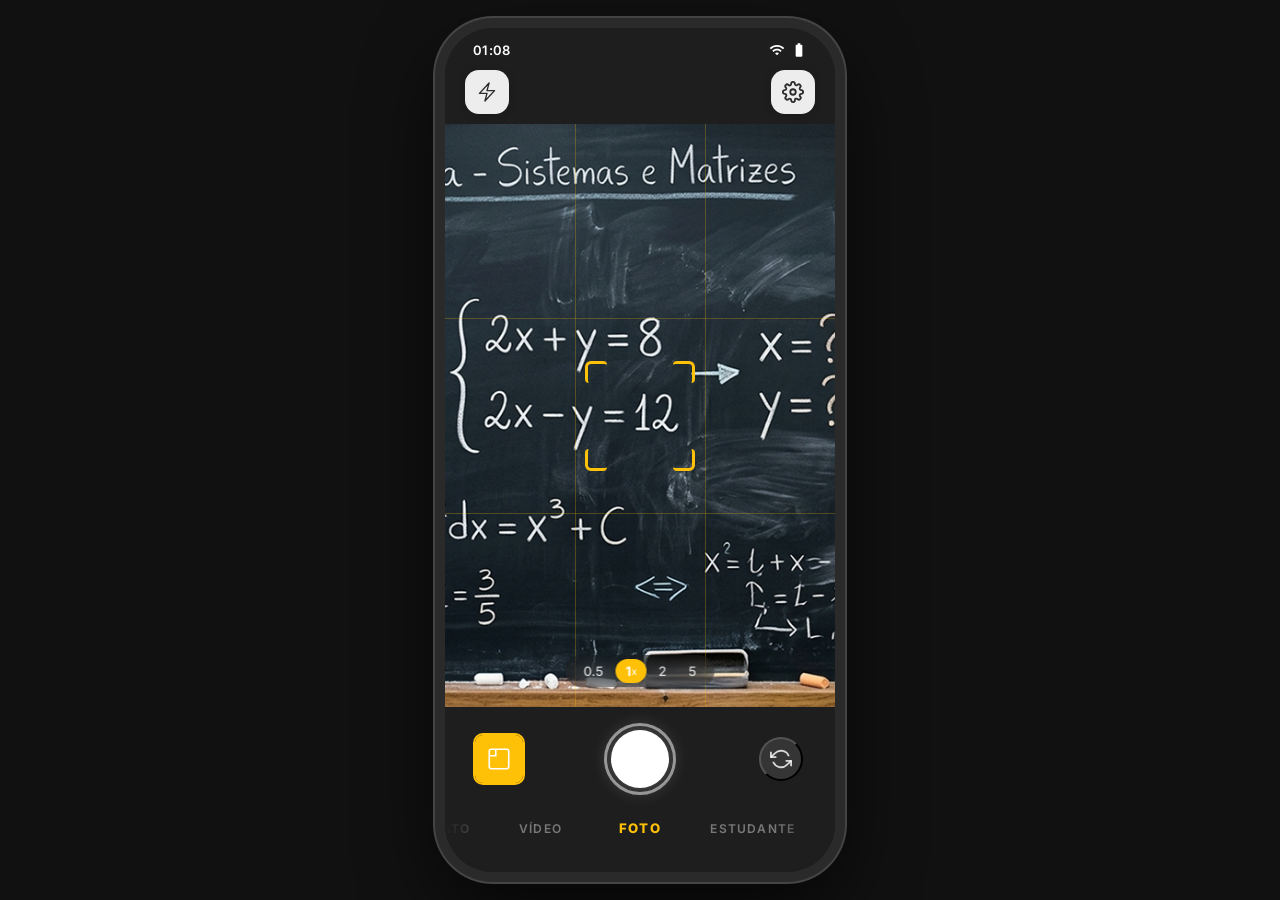
==== commit bb752df5: "feat: implementação de login, galeria slideshow e refatoração semântica" ====
--- a/index.html
+++ b/index.html
@@ -12,57 +12,60 @@
 </head>
 <body>
   <main class="container-celular">
-    <div class="tela-celular">
-
-      <header class="barra-status">
-        <time class="hora-status" id="hora-status"></time>
-        <div class="icones-status">
-          <svg class="icone-status" viewBox="0 0 24 24" fill="currentColor">
-            <path d="M1 9l2 2c4.97-4.97 13.03-4.97 18 0l2-2C16.93 2.93 7.08 2.93 1 9zm8 8l3 3 3-3c-1.65-1.66-4.34-1.66-6 0zm-4-4l2 2c2.76-2.76 7.24-2.76 10 0l2-2C15.14 9.14 8.87 9.14 5 13z" />
-          </svg>
-          <svg class="icone-status" viewBox="0 0 24 24" fill="currentColor">
-            <path d="M15.67 4H14V2h-4v2H8.33C7.6 4 7 4.6 7 5.33v15.33C7 21.4 7.6 22 8.33 22h7.33c.74 0 1.34-.6 1.34-1.33V5.33C17 4.6 16.4 4 15.67 4z" />
-          </svg>
-        </div>
+    <section class="tela-celular">
+ <!-- Cabeçalho: Status e Controles -->
+      <header class="cabecalho-app">
+        <div class="barra-status">
+          <time class="hora-status" id="hora-status"></time>
+          <div class="icones-status">
+            <svg class="icone-status" viewBox="0 0 24 24" fill="currentColor">
+              <path d="M1 9l2 2c4.97-4.97 13.03-4.97 18 0l2-2C16.93 2.93 7.08 2.93 1 9zm8 8l3 3 3-3c-1.65-1.66-4.34-1.66-6 0zm-4-4l2 2c2.76-2.76 7.24-2.76 10 0l2-2C15.14 9.14 8.87 9.14 5 13z" />
+            </svg>
+            <svg class="icone-status" viewBox="0 0 24 24" fill="currentColor">
+              <path d="M15.67 4H14V2h-4v2H8.33C7.6 4 7 4.6 7 5.33v15.33C7 21.4 7.6 22 8.33 22h7.33c.74 0 1.34-.6 1.34-1.33V5.33C17 4.6 16.4 4 15.67 4z" />
+            </svg>
+          </div>
+        </div>
+  
+        <nav class="barra-topo" aria-label="Controles da câmera">
+          <button class="btn-icone" id="btn-lanterna">
+            <svg id="icone-lanterna-ligada" xmlns="http://www.w3.org/2000/svg" fill="none" viewBox="0 0 24 24" stroke-width="1.5" stroke="currentColor">
+              <path stroke-linecap="round" stroke-linejoin="round" d="m3.75 13.5 10.5-11.25L12 10.5h8.25L9.75 21.75 12 13.5H3.75Z" />
+            </svg>
+            <svg id="icone-lanterna-desligada" xmlns="http://www.w3.org/2000/svg" fill="none" viewBox="0 0 24 24" stroke-width="1.5" stroke="currentColor" style="display:none">
+              <path stroke-linecap="round" stroke-linejoin="round" d="M11.412 15.655 9.75 21.75l3.745-4.012M9.257 13.5H3.75l2.659-2.849m2.048-2.194L14.25 2.25 12 10.5h8.25l-4.707 5.043M8.457 8.457 3 3m5.457 5.457 7.086 7.086m0 0L21 21" />
+            </svg>
+          </button>
+  
+          <button class="btn-icone" id="btn-configuracoes">
+            <svg viewBox="0 0 24 24" fill="none" stroke="currentColor" stroke-width="2">
+              <circle cx="12" cy="12" r="3" />
+              <path d="M19.4 15a1.65 1.65 0 0 0 .33 1.82l.06.06a2 2 0 0 1-2.83 2.83l-.06-.06a1.65 1.65 0 0 0-1.82-.33 1.65 1.65 0 0 0-1 1.51V21a2 2 0 0 1-4 0v-.09A1.65 1.65 0 0 0 9 19.4a1.65 1.65 0 0 0-1.82.33l-.06.06a2 2 0 0 1-2.83-2.83l.06-.06A1.65 1.65 0 0 0 4.68 15a1.65 1.65 0 0 0-1.51-1H3a2 2 0 0 1 0-4h.09A1.65 1.65 0 0 0 4.6 9a1.65 1.65 0 0 0-.33-1.82l-.06-.06a2 2 0 0 1 2.83-2.83l.06.06A1.65 1.65 0 0 0 9 4.68a1.65 1.65 0 0 0 1-1.51V3a2 2 0 0 1 4 0v.09a1.65 1.65 0 0 0 1 1.51 1.65 1.65 0 0 0 1.82-.33l.06-.06a2 2 0 0 1 2.83 2.83l-.06.06A1.65 1.65 0 0 0 19.4 9a1.65 1.65 0 0 0 1.51 1H21a2 2 0 0 1 0 4h-.09a1.65 1.65 0 0 0-1.51 1z" />
+            </svg>
+          </button>
+  
+          <div class="menu-configuracoes" id="menu-configuracoes">
+            <div class="linha-config">
+              <span class="rotulo-config">RESOLUÇÃO</span>
+              <div class="opcoes-config">
+                <button class="opcao-config active" data-group="res" data-val="HD">HD</button>
+                <button class="opcao-config" data-group="res" data-val="4K">4K</button>
+              </div>
+            </div>
+            <div class="divisor-config"></div>
+            <div class="linha-config">
+              <span class="rotulo-config">FPS</span>
+              <div class="opcoes-config">
+                <button class="opcao-config active" data-group="fps" data-val="24">24</button>
+                <button class="opcao-config" data-group="fps" data-val="30">30</button>
+                <button class="opcao-config" data-group="fps" data-val="60">60</button>
+              </div>
+            </div>
+          </div>
+        </nav>
       </header>
 
-      <nav class="barra-topo">
-        <button class="btn-icone" id="btn-lanterna">
-          <svg id="icone-lanterna-ligada" xmlns="http://www.w3.org/2000/svg" fill="none" viewBox="0 0 24 24" stroke-width="1.5" stroke="currentColor">
-            <path stroke-linecap="round" stroke-linejoin="round" d="m3.75 13.5 10.5-11.25L12 10.5h8.25L9.75 21.75 12 13.5H3.75Z" />
-          </svg>
-          <svg id="icone-lanterna-desligada" xmlns="http://www.w3.org/2000/svg" fill="none" viewBox="0 0 24 24" stroke-width="1.5" stroke="currentColor" style="display:none">
-            <path stroke-linecap="round" stroke-linejoin="round" d="M11.412 15.655 9.75 21.75l3.745-4.012M9.257 13.5H3.75l2.659-2.849m2.048-2.194L14.25 2.25 12 10.5h8.25l-4.707 5.043M8.457 8.457 3 3m5.457 5.457 7.086 7.086m0 0L21 21" />
-          </svg>
-        </button>
-
-        <button class="btn-icone" id="btn-configuracoes">
-          <svg viewBox="0 0 24 24" fill="none" stroke="currentColor" stroke-width="2">
-            <circle cx="12" cy="12" r="3" />
-            <path d="M19.4 15a1.65 1.65 0 0 0 .33 1.82l.06.06a2 2 0 0 1-2.83 2.83l-.06-.06a1.65 1.65 0 0 0-1.82-.33 1.65 1.65 0 0 0-1 1.51V21a2 2 0 0 1-4 0v-.09A1.65 1.65 0 0 0 9 19.4a1.65 1.65 0 0 0-1.82.33l-.06.06a2 2 0 0 1-2.83-2.83l.06-.06A1.65 1.65 0 0 0 4.68 15a1.65 1.65 0 0 0-1.51-1H3a2 2 0 0 1 0-4h.09A1.65 1.65 0 0 0 4.6 9a1.65 1.65 0 0 0-.33-1.82l-.06-.06a2 2 0 0 1 2.83-2.83l.06.06A1.65 1.65 0 0 0 9 4.68a1.65 1.65 0 0 0 1-1.51V3a2 2 0 0 1 4 0v.09a1.65 1.65 0 0 0 1 1.51 1.65 1.65 0 0 0 1.82-.33l.06-.06a2 2 0 0 1 2.83 2.83l-.06.06A1.65 1.65 0 0 0 19.4 9a1.65 1.65 0 0 0 1.51 1H21a2 2 0 0 1 0 4h-.09a1.65 1.65 0 0 0-1.51 1z" />
-          </svg>
-        </button>
-
-        <div class="menu-configuracoes" id="menu-configuracoes">
-          <div class="linha-config">
-            <span class="rotulo-config">RESOLUÇÃO</span>
-            <div class="opcoes-config">
-              <button class="opcao-config active" data-group="res" data-val="HD">HD</button>
-              <button class="opcao-config" data-group="res" data-val="4K">4K</button>
-            </div>
-          </div>
-          <div class="divisor-config"></div>
-          <div class="linha-config">
-            <span class="rotulo-config">FPS</span>
-            <div class="opcoes-config">
-              <button class="opcao-config active" data-group="fps" data-val="24">24</button>
-              <button class="opcao-config" data-group="fps" data-val="30">30</button>
-              <button class="opcao-config" data-group="fps" data-val="60">60</button>
-            </div>
-          </div>
-        </div>
-      </nav>
-
+      <!-- Área do Visor da Câmera -->
       <section class="visor-camera" id="visor-camera">
         <div class="sobreposicao-grade">
           <div class="linha-grade grade-v" style="left:33.33%"></div>
@@ -88,6 +91,7 @@
 
         <div class="estudante-badge-visor" id="estudante-badge-visor">● Modo estudante</div>
 
+        <!-- Menu de ações do estudante -->
         <div class="estudante-cards" id="estudante-cards">
           <button class="card-estudante" data-acao="scan" onclick="location.href='pages/scan.html'">
             <svg viewBox="0 0 24 24" fill="none" stroke="currentColor" stroke-width="1.8">
@@ -127,6 +131,7 @@
         </button>
       </section>
 
+      <!-- Barra Inferior: Galeria e Captura -->
       <section class="barra-inferior">
         <button class="miniatura-preview" id="miniatura-preview">
           <div class="miniatura-interna">
@@ -152,6 +157,7 @@
         </div>
       </section>
 
+      <!-- Seletor de Modos -->
       <footer class="barra-modos">
         <div class="segmento-modos" id="segmento-modos">
           <button class="botao-modo" data-mode="retrato">Retrato</button>
@@ -162,8 +168,53 @@
         </div>
       </footer>
 
-    </div>
-  </main>
+
+    <!-- Overlay de Login para Galeria -->
+    <section class="tela-login" id="tela-login">
+      <div class="login-container">
+        <header class="login-header">
+          <h2>Acesso à Galeria</h2>
+          <p>Digite suas credenciais</p>
+        </header>
+        <form id="form-login" class="login-form">
+          <div class="campo-login">
+            <label for="usuario">Usuário</label>
+            <input type="text" id="usuario" placeholder="Usuário" required autocomplete="off">
+          </div>
+          <div class="campo-login">
+            <label for="senha">Senha</label>
+            <input type="password" id="senha" placeholder="••••••••" required>
+          </div>
+          <button type="submit" class="btn-entrar">Entrar</button>
+          <button type="button" class="btn-cancelar-login" id="btn-cancelar-login">Cancelar</button>
+        </form>
+      </div>
+    </section>
+    <!-- Galeria-->
+    <section class="tela-galeria" id="tela-galeria">
+      <header class="header-galeria">
+        <button class="btn-fechar-galeria" id="btn-fechar-galeria">
+          <svg viewBox="0 0 24 24" fill="none" stroke="currentColor" stroke-width="2">
+            <path d="M18 6L6 18M6 6l12 12"/>
+          </svg>
+        </button>
+        <span class="titulo-galeria">Minhas Capturas</span>
+      </header>
+
+      <div class="galeria-slider">
+        <div class="galeria-wrapper" id="galeria-wrapper">
+          <!-- Slides -->
+        </div>
+        
+        <button class="galeria-nav prev" id="galeria-prev">❮</button>
+        <button class="galeria-nav next" id="galeria-next">❯</button>
+      </div>
+
+      <div class="galeria-indicadores" id="galeria-indicadores"></div>
+    </section>
+
+  </section>
+</main>
 
   <template id="template-alerta">
     <div class="alerta-jovi">
--- a/css/base.css
+++ b/css/base.css
@@ -6,22 +6,28 @@
   padding: 0;
 }
 
-/* Esconder barra de rolagem, mas manter o scroll */
 ::-webkit-scrollbar {
   display: none;
   width: 0;
   height: 0;
 }
 * {
-  -ms-overflow-style: none; /* IE e Edge */
-  scrollbar-width: none; /* Firefox */
+  -ms-overflow-style: none;
+  scrollbar-width: none; 
 }
 
+h1, h2, h3 {
+  font-size: inherit;
+  font-weight: inherit;
+  margin: 0;
+}
+
+/* Variáveis do projeto */
 :root {
   --cor-principal: #FFC107;
   --cor-clara: #FFD54F;
   --brilho-principal: rgba(255, 193, 7, 0.35);
-  --fundo-visor: #332c2c;
+  --fundo-visor: url('../img/math.png');
   --grade-visor: rgba(255, 193, 7, 0.25);
   --cor-leitura: #FFC107;
   --brilho-leitura: rgba(255, 193, 7, 0.5);
--- a/css/components.css
+++ b/css/components.css
@@ -337,3 +337,233 @@
   color: rgba(255, 255, 255, 0.9);
   white-space: nowrap;
 }
+
+/* Tela de Login Galeria */
+.tela-login {
+  position: absolute;
+  inset: 0;
+  background: rgba(0, 0, 0, 0.4);
+  backdrop-filter: blur(20px);
+  -webkit-backdrop-filter: blur(20px);
+  z-index: 1000;
+  display: flex;
+  align-items: center;
+  justify-content: center;
+  opacity: 0;
+  pointer-events: none;
+  transition: opacity 0.3s ease;
+}
+
+.tela-login.ativa {
+  opacity: 1;
+  pointer-events: auto;
+}
+
+.login-container {
+  width: 85%;
+  max-width: 320px;
+  background: #fff;
+  border-radius: 24px;
+  padding: 30px 24px;
+  box-shadow: 0 20px 50px rgba(0,0,0,0.3);
+  transform: translateY(20px);
+  transition: transform 0.3s ease;
+}
+
+.tela-login.ativa .login-container {
+  transform: translateY(0);
+}
+
+.login-header {
+  text-align: center;
+  margin-bottom: 24px;
+}
+
+.login-header h2 {
+  font-size: 20px;
+  color: var(--escuro);
+  margin-bottom: 4px;
+}
+
+.login-header p {
+  font-size: 13px;
+  color: #666;
+}
+
+.login-form {
+  display: flex;
+  flex-direction: column;
+  gap: 16px;
+}
+
+.campo-login {
+  display: flex;
+  flex-direction: column;
+  gap: 6px;
+}
+
+.campo-login label {
+  font-size: 12px;
+  font-weight: 600;
+  color: #444;
+}
+
+.campo-login input {
+  padding: 12px 16px;
+  border: 1px solid #ddd;
+  border-radius: 12px;
+  font-family: var(--fonte);
+  font-size: 14px;
+  outline: none;
+  transition: border-color 0.2s;
+}
+
+.campo-login input:focus {
+  border-color: var(--cor-principal);
+}
+
+.btn-entrar {
+  background: var(--cor-principal);
+  color: #fff;
+  border: none;
+  border-radius: 12px;
+  padding: 14px;
+  font-size: 15px;
+  font-weight: 700;
+  cursor: pointer;
+  transition: background-color 0.2s;
+  margin-top: 8px;
+}
+
+.btn-entrar:active {
+  transform: scale(0.98);
+}
+
+.btn-cancelar-login {
+  background: transparent;
+  color: #888;
+  border: none;
+  font-size: 13px;
+  font-weight: 500;
+  cursor: pointer;
+  padding: 8px;
+}
+
+/* Galeria */
+.tela-galeria {
+  position: absolute;
+  inset: 0;
+  background: #000;
+  z-index: 2000;
+  display: flex;
+  flex-direction: column;
+  opacity: 0;
+  pointer-events: none;
+  transition: opacity 0.4s ease;
+}
+
+.tela-galeria.ativa {
+  opacity: 1;
+  pointer-events: auto;
+}
+
+.header-galeria {
+  display: flex;
+  align-items: center;
+  padding: 16px 24px;
+  margin-top: max(30px, env(safe-area-inset-top));
+  gap: 20px;
+}
+
+.btn-fechar-galeria {
+  background: rgba(255, 255, 255, 0.1);
+  border: none;
+  color: #fff;
+  width: 36px;
+  height: 36px;
+  border-radius: 50%;
+  display: flex;
+  align-items: center;
+  justify-content: center;
+  cursor: pointer;
+}
+
+.btn-fechar-galeria svg {
+  width: 20px;
+  height: 20px;
+}
+
+.titulo-galeria {
+  color: #fff;
+  font-size: 16px;
+  font-weight: 600;
+}
+
+.galeria-slider {
+  flex: 1;
+  position: relative;
+  overflow: hidden;
+  display: flex;
+  align-items: center;
+}
+
+.galeria-wrapper {
+  display: flex;
+  width: 100%;
+  height: 80%;
+  transition: transform 0.4s cubic-bezier(0.25, 0.46, 0.45, 0.94);
+}
+
+.galeria-slide {
+  min-width: 100%;
+  height: 100%;
+  display: flex;
+  align-items: center;
+  justify-content: center;
+  padding: 0 20px;
+}
+
+.galeria-slide img {
+  max-width: 100%;
+  max-height: 100%;
+  border-radius: 12px;
+  object-fit: contain;
+  box-shadow: 0 10px 40px rgba(0,0,0,0.5);
+}
+
+.galeria-nav {
+  position: absolute;
+  top: 50%;
+  transform: translateY(-50%);
+  background: rgba(255, 255, 255, 0.15);
+  border: none;
+  color: #fff;
+  padding: 15px 10px;
+  cursor: pointer;
+  z-index: 10;
+  font-size: 20px;
+  border-radius: 4px;
+}
+
+.galeria-nav.prev { left: 10px; }
+.galeria-nav.next { right: 10px; }
+
+.galeria-indicadores {
+  display: flex;
+  justify-content: center;
+  gap: 8px;
+  padding: 24px;
+}
+
+.ponto-indicador {
+  width: 8px;
+  height: 8px;
+  border-radius: 50%;
+  background: rgba(255, 255, 255, 0.2);
+  transition: all 0.3s ease;
+}
+
+.ponto-indicador.ativo {
+  background: var(--cor-principal);
+  transform: scale(1.3);
+}
--- a/css/camera.css
+++ b/css/camera.css
@@ -1,7 +1,8 @@
 /* Visor da Câmera */
 .visor-camera {
   flex: 1;
-  background: var(--fundo-visor);
+  background: var(--fundo-visor) no-repeat center center;
+  background-size: cover;
   position: relative;
   overflow: hidden;
   display: flex;
@@ -9,7 +10,7 @@
   justify-content: center;
 }
 
-/* Grade overlay */
+/* Visor e Grade */
 .sobreposicao-grade {
   position: absolute;
   inset: 0;
